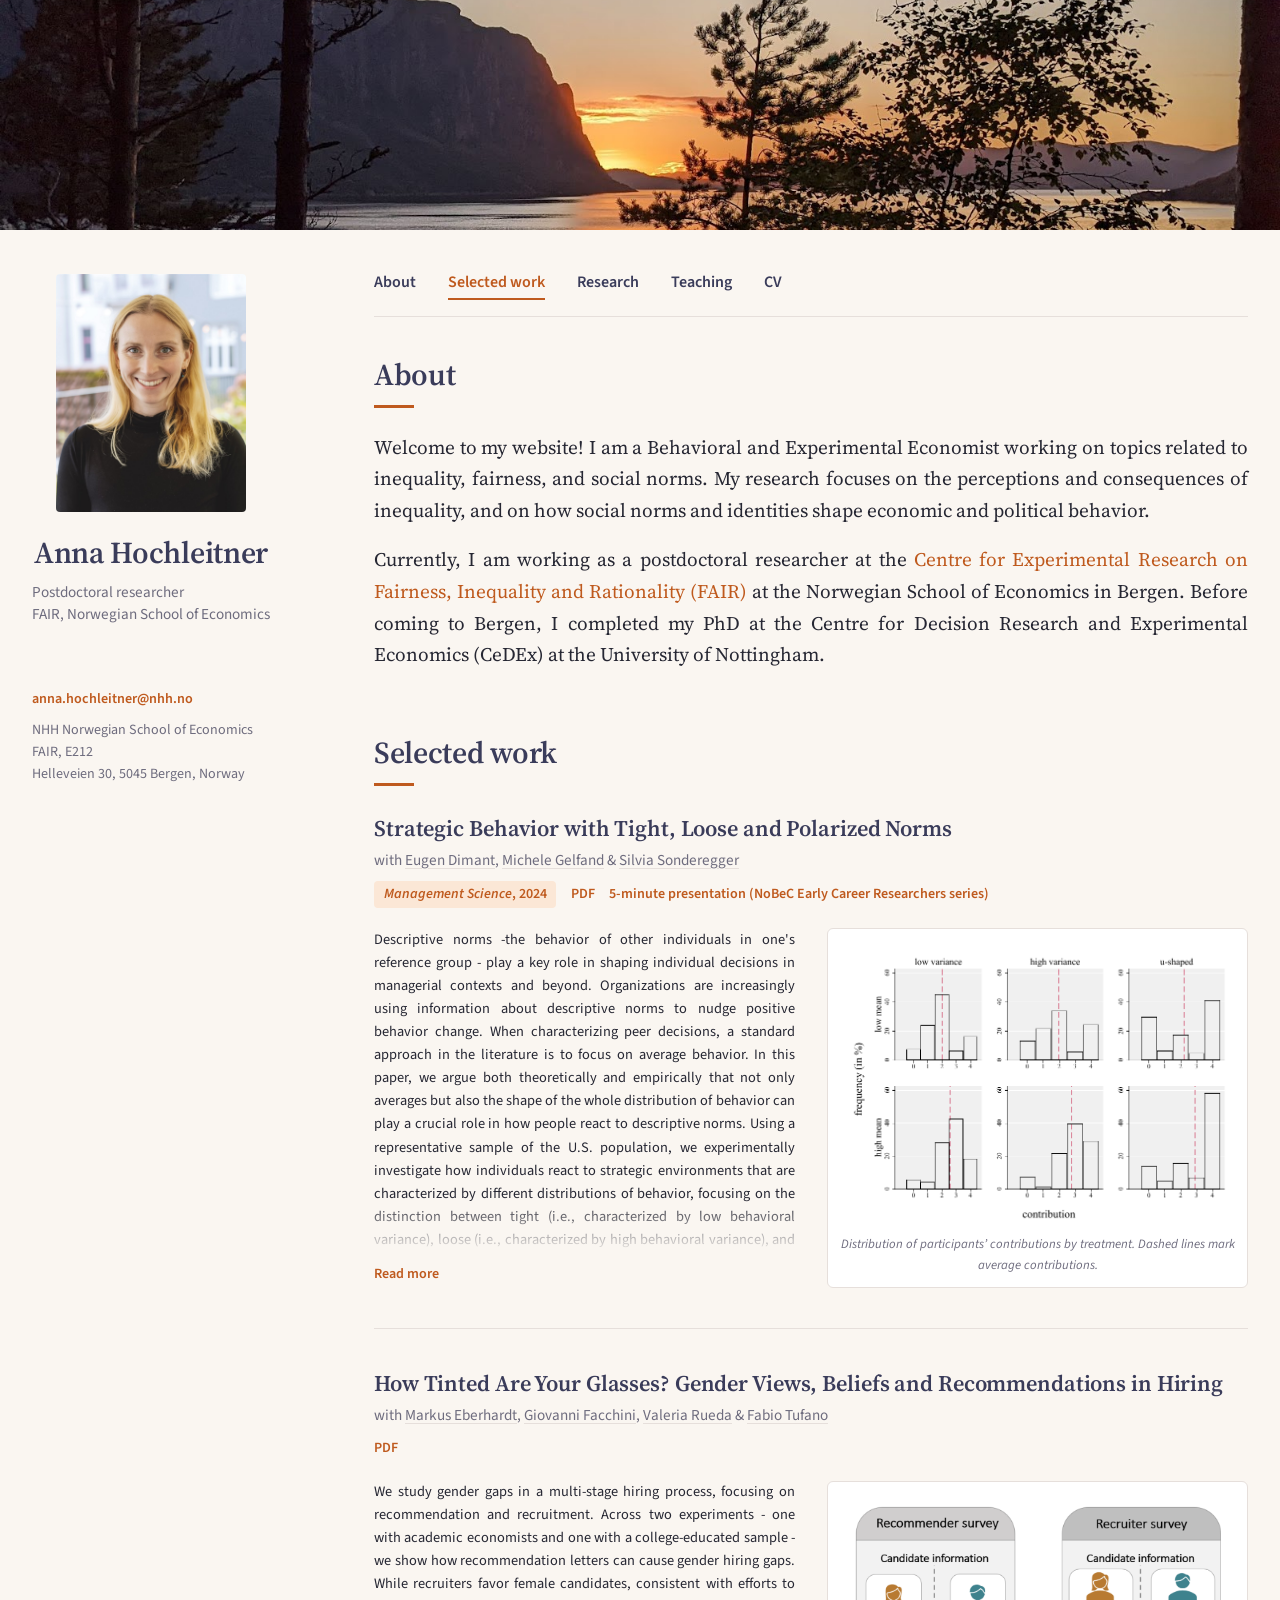
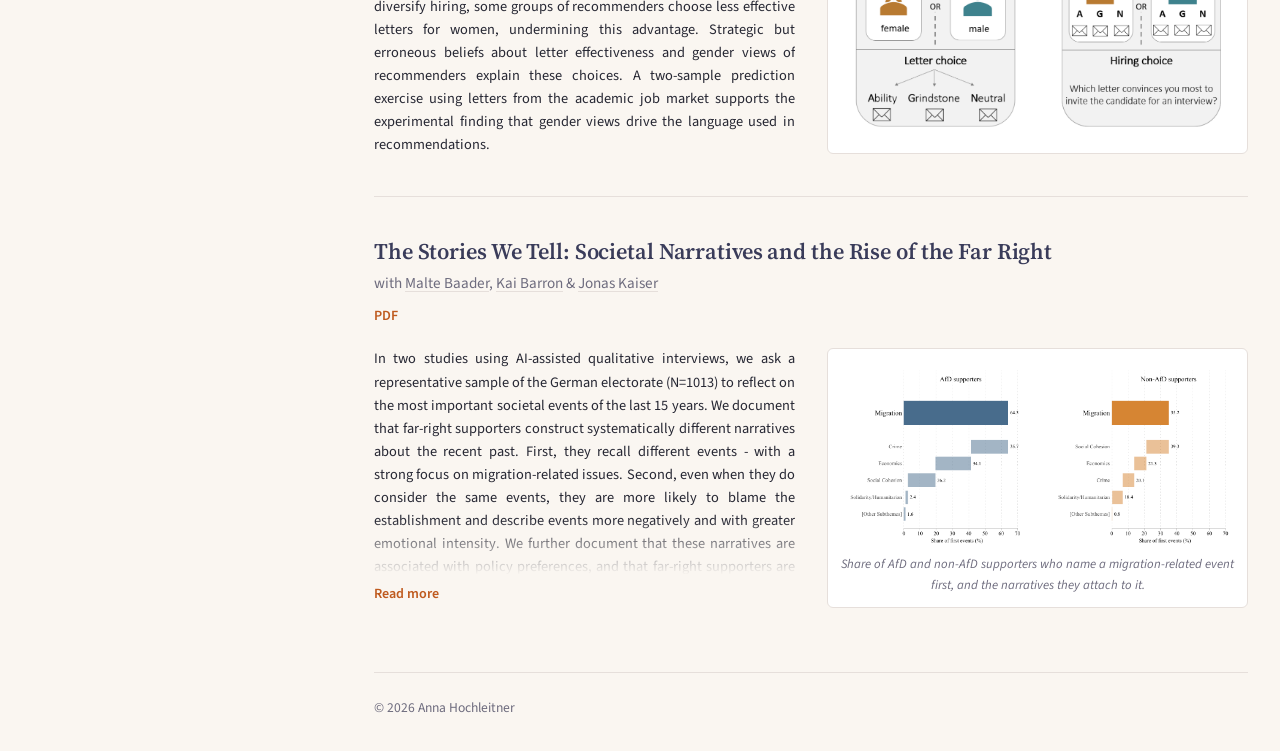
==== index.html @ 6cfc1461 "Move Research and Teaching to their own pages Split the research and teaching sections out of index." ====
<!doctype html>
<html lang="en">
<head>
  <meta charset="utf-8">
  <meta name="viewport" content="width=device-width, initial-scale=1">
  <title>Anna Hochleitner</title>
  <meta name="description" content="Anna Hochleitner: behavioral and experimental economist working on inequality, fairness and social norms. Postdoctoral researcher at FAIR, NHH Norwegian School of Economics.">
  <link rel="preconnect" href="https://fonts.googleapis.com">
  <link rel="preconnect" href="https://fonts.gstatic.com" crossorigin>
  <link href="https://fonts.googleapis.com/css2?family=Source+Sans+3:ital,wght@0,400;0,600;1,400&family=Source+Serif+4:ital,opsz,wght@0,8..60,400;0,8..60,600;1,8..60,400&display=swap" rel="stylesheet">
  <link rel="icon" href="favicon.svg" type="image/svg+xml">
  <link rel="stylesheet" href="style.css">
</head>
<body>
  <div class="banner" role="img" aria-label="Sunset over a fjord, seen through pine trees"></div>
  <div class="layout">
    <aside class="sidebar">
      <div class="identity">
      <img class="photo" src="photo.jpg" alt="Portrait of Anna Hochleitner" width="190" height="238">
      <h1>Anna Hochleitner</h1>
      <p class="role">Postdoctoral researcher<br>FAIR, Norwegian School of Economics</p>
      </div>

      <div class="contact">
        <p><a href="mailto:anna.hochleitner@nhh.no">anna.hochleitner@nhh.no</a></p>
        <p>NHH Norwegian School of Economics<br>FAIR, E212<br>Helleveien 30, 5045 Bergen, Norway</p>
      </div>
    </aside>

    <main>
      <nav class="tabs" aria-label="Sections">
        <a href="#about">About</a>
        <a href="#selected">Selected work</a>
        <a href="research.html">Research</a>
        <a href="teaching.html">Teaching</a>
        <a href="cv.html">CV</a>
      </nav>

      <section id="about" class="about">
        <h2>About</h2>
        <p>
          Welcome to my website! I am a Behavioral and Experimental Economist working on topics related to
          inequality, fairness, and social norms. My research focuses on the perceptions and consequences of
          inequality, and on how social norms and identities shape economic and political behavior.
        </p>
        <p>
          Currently, I am working as a postdoctoral researcher at the
          <a href="https://www.nhh.no/en/research-centres/fair/" target="_blank" rel="noopener">Centre for Experimental Research on Fairness, Inequality and Rationality (FAIR)</a>
          at the Norwegian School of Economics in Bergen. Before coming to Bergen, I completed my PhD at the
          Centre for Decision Research and Experimental Economics (CeDEx) at the University of Nottingham.
        </p>
      </section>

      <section id="selected">
        <h2>Selected work</h2>

        <article class="feature">
          <h3>Strategic Behavior with Tight, Loose and Polarized Norms</h3>
          <p class="authors">with <a class="co" href="https://eugendimant.github.io/" target="_blank" rel="noopener">Eugen Dimant</a>, <a class="co" href="https://www.michelegelfand.com/" target="_blank" rel="noopener">Michele Gelfand</a> &amp; <a class="co" href="https://sites.google.com/site/silviasonderegger/home" target="_blank" rel="noopener">Silvia Sonderegger</a></p>
          <p class="meta"><span class="tag"><em>Management Science</em>, 2024</span><a href="https://pubsonline.informs.org/doi/10.1287/mnsc.2023.01022" target="_blank" rel="noopener">PDF</a><a href="https://www.youtube.com/watch?v=rcL8uSWw6O0" target="_blank" rel="noopener">5-minute presentation (NoBeC Early Career Researchers series)</a></p>
          <div class="feature-body">
            <div class="abstract-wrap">
              <p class="abstract">Descriptive norms -the behavior of other individuals in one's reference group - play a key role in shaping individual decisions in managerial contexts and beyond. Organizations are increasingly using information about descriptive norms to nudge positive behavior change. When characterizing peer decisions, a standard approach in the literature is to focus on average behavior. In this paper, we argue both theoretically and empirically that not only averages but also the shape of the whole distribution of behavior can play a crucial role in how people react to descriptive norms. Using a representative sample of the U.S. population, we experimentally investigate how individuals react to strategic environments that are characterized by different distributions of behavior, focusing on the distinction between tight (i.e., characterized by low behavioral variance), loose (i.e., characterized by high behavioral variance), and polarized (i.e., characterized by u-shaped behavior) environments. We find that individuals indeed strongly respond to differences in the variance and shape of the descriptive norm they are facing: loose norms generate greater behavioral variance and polarization generates polarized responses. In polarized environments, most individuals prefer extreme actions - which expose them to considerable strategic risk - to intermediate actions that minimize such risk. Furthermore, in polarized and loose environments, personal traits and values play a larger role in determining actual behavior. These nuances of how individuals react to different types of descriptive norms have important implications for company culture, productivity, and organizational effectiveness alike.</p>
              <button type="button" class="more" hidden>Read more</button>
            </div>
            <figure>
              <a href="figures/norms.png" target="_blank" rel="noopener" title="Open figure at full size"><img src="figures/norms.png" alt="Six histograms of participants' contributions by treatment: low- and high-mean versions of low-variance, high-variance and u-shaped norms; contributions are most polarized under u-shaped norms."></a>
              <figcaption>Distribution of participants’ contributions by treatment. Dashed lines mark average contributions.</figcaption>
            </figure>
          </div>
        </article>

        <article class="feature">
          <h3>How Tinted Are Your Glasses? Gender Views, Beliefs and Recommendations in Hiring</h3>
          <p class="authors">with <a class="co" href="https://sites.google.com/site/medevecon" target="_blank" rel="noopener">Markus Eberhardt</a>, <a class="co" href="https://giovannifacchini.wixsite.com/scientist-site" target="_blank" rel="noopener">Giovanni Facchini</a>, <a class="co" href="https://www.valeriarueda.org" target="_blank" rel="noopener">Valeria Rueda</a> &amp; <a class="co" href="https://www.fabiotufano.com/" target="_blank" rel="noopener">Fabio Tufano</a></p>
          <p class="meta"><a href="https://drive.google.com/file/d/15DV5zamfEaBUXwYd7ssW2-s-cbUHW7j2/view?usp=sharing" target="_blank" rel="noopener">PDF</a></p>
          <div class="feature-body">
            <div class="abstract-wrap">
              <p class="abstract">We study gender gaps in a multi-stage hiring process, focusing on recommendation and recruitment. Across two experiments - one with academic economists and one with a college-educated sample - we show how recommendation letters can cause gender hiring gaps. While recruiters favor female candidates, consistent with efforts to diversify hiring, some groups of recommenders choose less effective letters for women, undermining this advantage. Strategic but erroneous beliefs about letter effectiveness and gender views of recommenders explain these choices. A two-sample prediction exercise using letters from the academic job market supports the experimental finding that gender views drive the language used in recommendations.</p>
              <button type="button" class="more" hidden>Read more</button>
            </div>
            <figure>
              <a href="figures/tinted-glasses.png" target="_blank" rel="noopener" title="Open figure at full size"><img src="figures/tinted-glasses.png" alt="Diagram of the survey structure. Recommender survey: participants see one female or male candidate and choose an ability, grindstone or neutral letter. Recruiter survey: participants see a candidate with all three letters and choose which letter convinces them most to invite the candidate for an interview."></a>
            </figure>
          </div>
        </article>

        <article class="feature">
          <h3>The Stories We Tell: Societal Narratives and the Rise of the Far Right</h3>
          <p class="authors">with <a class="co" href="https://www.maltebaader.com/" target="_blank" rel="noopener">Malte Baader</a>, <a class="co" href="https://sites.google.com/site/kaibarron/" target="_blank" rel="noopener">Kai Barron</a> &amp; <a class="co" href="https://jonaspkaiser.github.io/" target="_blank" rel="noopener">Jonas Kaiser</a></p>
          <p class="meta"><a href="https://papers.ssrn.com/sol3/papers.cfm?abstract_id=7496740" target="_blank" rel="noopener">PDF</a></p>
          <div class="feature-body">
            <div class="abstract-wrap">
              <p class="abstract">In two studies using AI-assisted qualitative interviews, we ask a representative sample of the German electorate (N=1013) to reflect on the most important societal events of the last 15 years. We document that far-right supporters construct systematically different narratives about the recent past. First, they recall different events - with a strong focus on migration-related issues. Second, even when they do consider the same events, they are more likely to blame the establishment and describe events more negatively and with greater emotional intensity. We further document that these narratives are associated with policy preferences, and that far-right supporters are more inclined than supporters of other parties to prioritize cultural over economic issues. Together, our findings reveal that partisan divides extend to how citizens remember and interpret shared national experiences.</p>
              <button type="button" class="more" hidden>Read more</button>
            </div>
            <figure>
              <a href="figures/stories-we-tell.png" target="_blank" rel="noopener" title="Open figure at full size"><img src="figures/stories-we-tell.png" alt="Bar chart: 64.3% of AfD supporters name a migration-related event first, versus 35.2% of non-AfD supporters, with crime and economics as the leading narratives among AfD supporters."></a>
              <figcaption>Share of AfD and non-AfD supporters who name a migration-related event first, and the narratives they attach to it.</figcaption>
            </figure>
          </div>
        </article>
      </section>

      <footer>© 2026 Anna Hochleitner</footer>
    </main>
  </div>

  <script>
    // Highlight the sidebar link of the section currently in view
    (function () {
      var links = document.querySelectorAll('.tabs a[href^="#"]');
      if (!("IntersectionObserver" in window)) return;
      var io = new IntersectionObserver(function (entries) {
        entries.forEach(function (e) {
          if (!e.isIntersecting) return;
          links.forEach(function (a) { a.classList.toggle("active", a.getAttribute("href") === "#" + e.target.id); });
        });
      }, { rootMargin: "-20% 0px -70% 0px" });
      document.querySelectorAll("main section[id]").forEach(function (s) { io.observe(s); });
    })();
    // Selected work: keep each abstract no taller than its figure, with a "Read more" toggle
    (function () {
      var bodies = document.querySelectorAll(".feature-body");
      function fit(body) {
        var wrap = body.querySelector(".abstract-wrap"), abs = wrap.querySelector(".abstract");
        var btn = wrap.querySelector(".more"), fig = body.querySelector("figure");
        if (wrap.classList.contains("expanded")) return;
        abs.style.maxHeight = "";
        wrap.classList.remove("clamped");
        btn.hidden = true;
        var sideBySide = getComputedStyle(body).gridTemplateColumns.split(" ").length > 1;
        var limit = sideBySide ? fig.offsetHeight : 0;
        if (limit && abs.scrollHeight > limit + 8) {
          btn.hidden = false;
          abs.style.maxHeight = Math.max(120, limit - btn.offsetHeight - 10) + "px";
          wrap.classList.add("clamped");
        }
      }
      function fitAll() { bodies.forEach(fit); }
      bodies.forEach(function (body) {
        var wrap = body.querySelector(".abstract-wrap"), btn = wrap.querySelector(".more");
        btn.addEventListener("click", function () {
          var open = wrap.classList.toggle("expanded");
          btn.textContent = open ? "Show less" : "Read more";
          if (open) { wrap.classList.remove("clamped"); wrap.querySelector(".abstract").style.maxHeight = ""; }
          else fit(body);
        });
        var img = body.querySelector("img");
        if (img && !img.complete) img.addEventListener("load", function () { fit(body); });
      });
      window.addEventListener("resize", fitAll);
      window.addEventListener("load", fitAll);
      if (document.fonts && document.fonts.ready) document.fonts.ready.then(fitAll);
      fitAll();
    })();
  </script>
</body>
</html>
---- style.css ----
:root {
  --bg: #faf6f1;
  --surface: #ffffff;
  --text: #262733;
  --muted: #6e6c7e;
  --border: #e6dfdb;
  --accent: #bf5a1e;
  --heading: #3a3c5a;
  --accent-soft: #fbe7d6;
  --serif: "Source Serif 4", Georgia, "Times New Roman", serif;
  --sans: "Source Sans 3", system-ui, sans-serif;
}
@media (prefers-color-scheme: dark) {
  :root {
    --bg: #16171f;
    --surface: #1f212c;
    --text: #ece8e3;
    --muted: #a3a1b5;
    --border: #313447;
    --accent: #f2a35e;
    --heading: #d9d6ee;
    --accent-soft: #3b2c22;
  }
}

* { box-sizing: border-box; margin: 0; padding: 0; }
html { scroll-behavior: smooth; }
body {
  font-family: var(--sans);
  font-size: 18px;
  line-height: 1.6;
  background: var(--bg);
  color: var(--text);
}
a { color: var(--accent); text-decoration: none; }
a:hover { text-decoration: underline; text-underline-offset: 3px; }

/* Two-column layout: sidebar + content */
.layout {
  max-width: 1120px; margin: 0 auto; padding: 0 2rem;
  display: grid; grid-template-columns: 270px minmax(0, 1fr); gap: 4.5rem;
}

/* Sidebar */
.sidebar {
  position: sticky; top: 0; align-self: start;
  height: 100vh; padding: 3.5rem 0 2rem;
  display: flex; flex-direction: column;
}
.photo {
  width: 170px; height: 170px; border-radius: 50%;
  object-fit: cover; object-position: center 22%;
  border: 4px solid var(--surface); box-shadow: 0 0 0 1px var(--border);
}
.sidebar h1 {
  font-family: var(--serif); font-size: 1.9rem; font-weight: 600; line-height: 1.15;
  letter-spacing: -0.01em; margin-top: 1.5rem;
}
.role { color: var(--muted); font-size: 0.95rem; line-height: 1.45; margin-top: 0.6rem; }
.sidebar nav { display: flex; flex-direction: column; gap: 0.15rem; margin-top: 2.25rem; }
.sidebar nav a {
  color: var(--text); font-size: 1rem; padding: 0.3rem 0 0.3rem 0.9rem;
  border-left: 2px solid var(--border); transition: border-color 0.15s, color 0.15s;
}
.sidebar nav a:hover, .sidebar nav a.active { color: var(--accent); border-left-color: var(--accent); text-decoration: none; }
.contact { margin-top: auto; padding-top: 2rem; font-size: 0.88rem; color: var(--muted); line-height: 1.55; }
.contact a { font-weight: 600; }
.contact p + p { margin-top: 0.6rem; }

/* Content */
main { padding: 3.5rem 0 2rem; min-width: 0; }
section { padding-bottom: 4rem; scroll-margin-top: 2rem; }
h2 {
  font-family: var(--serif); font-size: 1.9rem; font-weight: 600; letter-spacing: -0.01em; line-height: 1.2;
  margin-bottom: 1.5rem;
}
h2::after { content: ""; display: block; width: 2.5rem; height: 3px; background: var(--accent); margin-top: 0.7rem; }

.about p { font-family: var(--serif); font-size: 1.2rem; line-height: 1.65; }
.about p + p { margin-top: 1.1rem; }

/* Group labels: Publications / Working papers / Work in progress */
h3 {
  display: flex; align-items: baseline; gap: 0.6rem;
  font-size: 0.8rem; font-weight: 600; text-transform: uppercase; letter-spacing: 0.14em;
  color: var(--accent); margin: 2.75rem 0 0.25rem;
}
h2 + h3 { margin-top: 0; }
h3 .count { color: var(--muted); font-weight: 400; letter-spacing: 0; }

/* Papers */
.papers { list-style: none; }
.paper { padding: 1.35rem 0; border-bottom: 1px solid var(--border); }
.paper:last-child { border-bottom: none; }
.paper h4 { font-family: var(--serif); font-size: 1.2rem; font-weight: 600; line-height: 1.35; }
.paper .authors { color: var(--muted); font-size: 0.95rem; margin-top: 0.2rem; }
.paper .meta { display: flex; flex-wrap: wrap; align-items: center; gap: 0.4rem 0.9rem; margin-top: 0.6rem; font-size: 0.88rem; }
.tag {
  background: var(--accent-soft); color: var(--accent);
  padding: 0.12rem 0.6rem; border-radius: 4px; font-weight: 600;
}
.tag.plain { background: transparent; color: var(--muted); padding-left: 0; font-weight: 400; font-style: italic; }
.paper .meta a { font-weight: 600; }

/* Abstract toggle */
.paper details { margin-top: 0.6rem; }
.paper summary {
  display: inline-flex; align-items: center; gap: 0.4rem;
  font-size: 0.88rem; font-weight: 600; color: var(--muted);
  cursor: pointer; list-style: none; user-select: none;
}
.paper summary::-webkit-details-marker { display: none; }
.paper summary::before {
  content: "+"; display: inline-grid; place-items: center;
  width: 1.1rem; height: 1.1rem; border: 1px solid var(--border); border-radius: 50%;
  font-size: 0.85rem; line-height: 1; background: var(--surface);
}
.paper details[open] summary::before { content: "–"; }
.paper summary:hover { color: var(--accent); }
.paper details p {
  margin-top: 0.75rem; padding: 1rem 1.25rem;
  background: var(--surface); border: 1px solid var(--border); border-radius: 6px;
  font-size: 0.95rem; line-height: 1.65;
}

/* Teaching */
.scale { color: var(--muted); font-size: 0.88rem; font-style: italic; margin-bottom: 0.25rem; }
.courses { list-style: none; }
.courses li {
  display: grid; grid-template-columns: minmax(0, 1fr) auto; gap: 0.15rem 1rem; align-items: baseline;
  padding: 0.8rem 0; border-bottom: 1px solid var(--border);
}
.courses li:last-child { border-bottom: none; }
.courses .name { font-family: var(--serif); font-size: 1.08rem; font-weight: 600; }
.courses .detail { grid-column: 1; color: var(--muted); font-size: 0.9rem; }
.courses .score { grid-column: 2; grid-row: 1; font-size: 0.88rem; font-weight: 600; color: var(--accent); white-space: nowrap; }
.courses .score.none { color: var(--muted); font-weight: 400; font-style: italic; }

footer { border-top: 1px solid var(--border); padding: 1.5rem 0 0; color: var(--muted); font-size: 0.85rem; }

/* Narrow screens: sidebar becomes a header */
@media (max-width: 860px) {
  .layout { grid-template-columns: 1fr; gap: 0; padding: 0 1.25rem; }
  .sidebar {
    position: static; height: auto; padding: 2.5rem 0 2rem; align-items: center; text-align: center;
    border-bottom: 1px solid var(--border);
  }
  .sidebar nav { flex-direction: row; flex-wrap: wrap; justify-content: center; gap: 0.25rem 1.25rem; margin-top: 1.5rem; }
  .sidebar nav a { border-left: 0; padding: 0.2rem 0; }
  .contact { margin-top: 1.5rem; padding-top: 0; }
  main { padding-top: 2.5rem; }
  section { padding-bottom: 3rem; }
  .about p { font-size: 1.1rem; }
}

/* Photo: plain rectangle, centred above the name */
.identity { display: flex; flex-direction: column; align-items: center; text-align: center; width: fit-content; }
.photo {
  width: 190px; height: 238px; border-radius: 4px;
  border: 0; box-shadow: none; object-position: center 15%;
}

/* Banner across the top (the fjord sunset from the original site) */
.banner {
  height: clamp(130px, 21vw, 230px);
  background: #262733 url("banner.jpg") center 42% / cover no-repeat;
}

/* Role line left-aligned under the centred photo and name */
.identity .role { align-self: flex-start; text-align: left; }
@media (max-width: 860px) {
  .identity .role { align-self: center; text-align: center; }
}

/* Headings in the dusk blue of the banner's mountains and sky */
.sidebar h1, h2, .paper h4, .courses .name { color: var(--heading); }

/* Section links: a row at the top of the content column, visible on load and sticky while scrolling */
.tabs {
  position: sticky; top: 0; z-index: 5;
  display: flex; flex-wrap: wrap; gap: 0.25rem 2rem;
  padding: 1rem 0; margin-bottom: 2.5rem;
  background: color-mix(in srgb, var(--bg) 92%, transparent);
  backdrop-filter: blur(8px);
  border-bottom: 1px solid var(--border);
}
.tabs a {
  color: var(--heading); font-weight: 600; font-size: 1rem;
  padding-bottom: 0.15rem; border-bottom: 2px solid transparent;
  transition: color 0.15s, border-color 0.15s;
}
.tabs a:hover, .tabs a.active { color: var(--accent); border-bottom-color: var(--accent); text-decoration: none; }
main { padding-top: 1.5rem; }
section { scroll-margin-top: 5rem; }
.sidebar { padding-top: 2.75rem; }
.contact { margin-top: 2rem; }
@media (max-width: 860px) {
  .tabs { justify-content: center; margin-bottom: 2rem; }
  main { padding-top: 0; }
}

/* Selected work: one figure + abstract per paper */
.feature { padding: 0.25rem 0 2.5rem; }
.feature + .feature { border-top: 1px solid var(--border); padding-top: 2.5rem; }
.feature:last-child { padding-bottom: 0; }
.feature h3 {
  display: block; font-family: var(--serif); font-size: 1.4rem; font-weight: 600; line-height: 1.3;
  text-transform: none; letter-spacing: -0.005em; color: var(--heading); margin: 0;
}
.feature .authors { color: var(--muted); font-size: 0.95rem; margin-top: 0.3rem; }
.feature .meta { display: flex; flex-wrap: wrap; align-items: center; gap: 0.4rem 0.9rem; margin-top: 0.6rem; font-size: 0.88rem; }
.feature .meta a { font-weight: 600; }
.feature figure {
  margin: 1.5rem 0 1.25rem; padding: 1rem;
  background: #fff; border: 1px solid var(--border); border-radius: 6px;
}
.feature figure img { display: block; width: 100%; height: auto; }
.feature figcaption { font-size: 0.85rem; color: #6e6c7e; margin-top: 0.75rem; text-align: center; font-style: italic; }
.feature .abstract { font-size: 1rem; line-height: 1.65; }

/* Selected work: abstract (left) and figure (right) side by side */
.layout { max-width: 1280px; }
.feature-body {
  display: grid; grid-template-columns: minmax(0, 1fr) minmax(0, 1fr); gap: 2rem;
  align-items: start; margin-top: 1.25rem;
}
.feature-body .abstract { font-size: 0.9rem; line-height: 1.6; }
.feature-body figure { margin: 0; padding: 0.75rem; }
.feature-body figure a { display: block; cursor: zoom-in; }
.feature-body figcaption { font-size: 0.8rem; margin-top: 0.6rem; }
@media (max-width: 1080px) {
  .feature-body { grid-template-columns: 1fr; gap: 1.25rem; }
  .feature-body figure { order: -1; }
}

/* Selected work: balance abstract and figure heights */
.feature-body { align-items: center; }
.feature-body figure img { width: auto; max-width: 100%; max-height: 360px; margin: 0 auto; }
.abstract-wrap .abstract { overflow: hidden; }
.abstract-wrap.clamped .abstract {
  -webkit-mask-image: linear-gradient(to bottom, #000 calc(100% - 3.5rem), transparent);
  mask-image: linear-gradient(to bottom, #000 calc(100% - 3.5rem), transparent);
}
.more {
  margin-top: 0.5rem; padding: 0; border: 0; background: none; cursor: pointer;
  font: inherit; font-size: 0.88rem; font-weight: 600; color: var(--accent);
}
.more:hover { text-decoration: underline; text-underline-offset: 3px; }

/* Coauthor links: quiet, underlined, accent on hover */
.authors a.co {
  color: inherit; text-decoration: underline; text-decoration-color: var(--border);
  text-decoration-thickness: 1px; text-underline-offset: 3px;
}
.authors a.co:hover { color: var(--accent); text-decoration-color: currentColor; }

/* Embedded CV */
.cv-actions { display: flex; flex-wrap: wrap; gap: 0.4rem 1.5rem; font-size: 0.95rem; font-weight: 600; margin-bottom: 1rem; }
.cv-viewer {
  display: block; width: 100%; height: min(85vh, 1100px); min-height: 520px;
  border: 1px solid var(--border); border-radius: 6px; background: var(--surface);
}
.cv-fallback { padding: 2rem; text-align: center; color: var(--muted); }
#cv { padding-bottom: 3rem; }

/* Justified body text (about, abstracts); hyphenation keeps word gaps even */
.about p, .abstract, .paper details p {
  text-align: justify; text-justify: inter-word;
  hyphens: auto; -webkit-hyphens: auto;
}
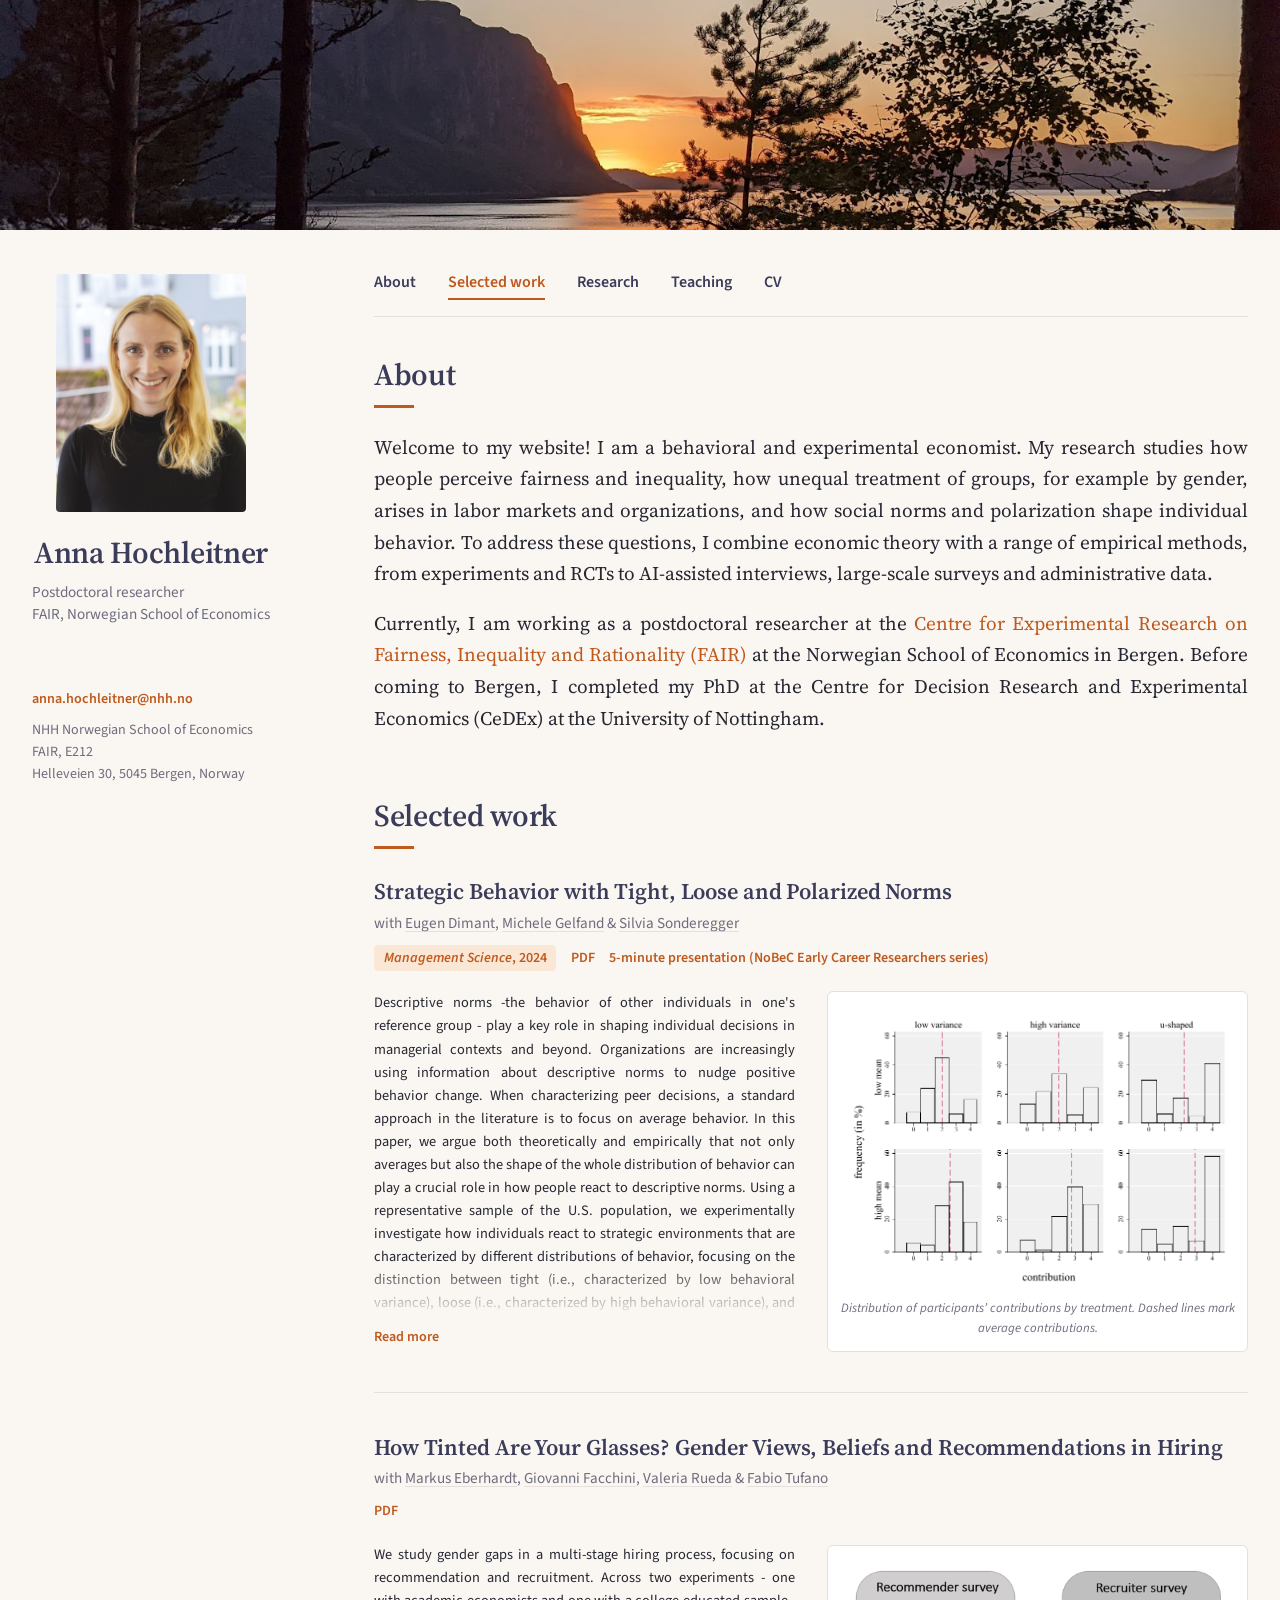
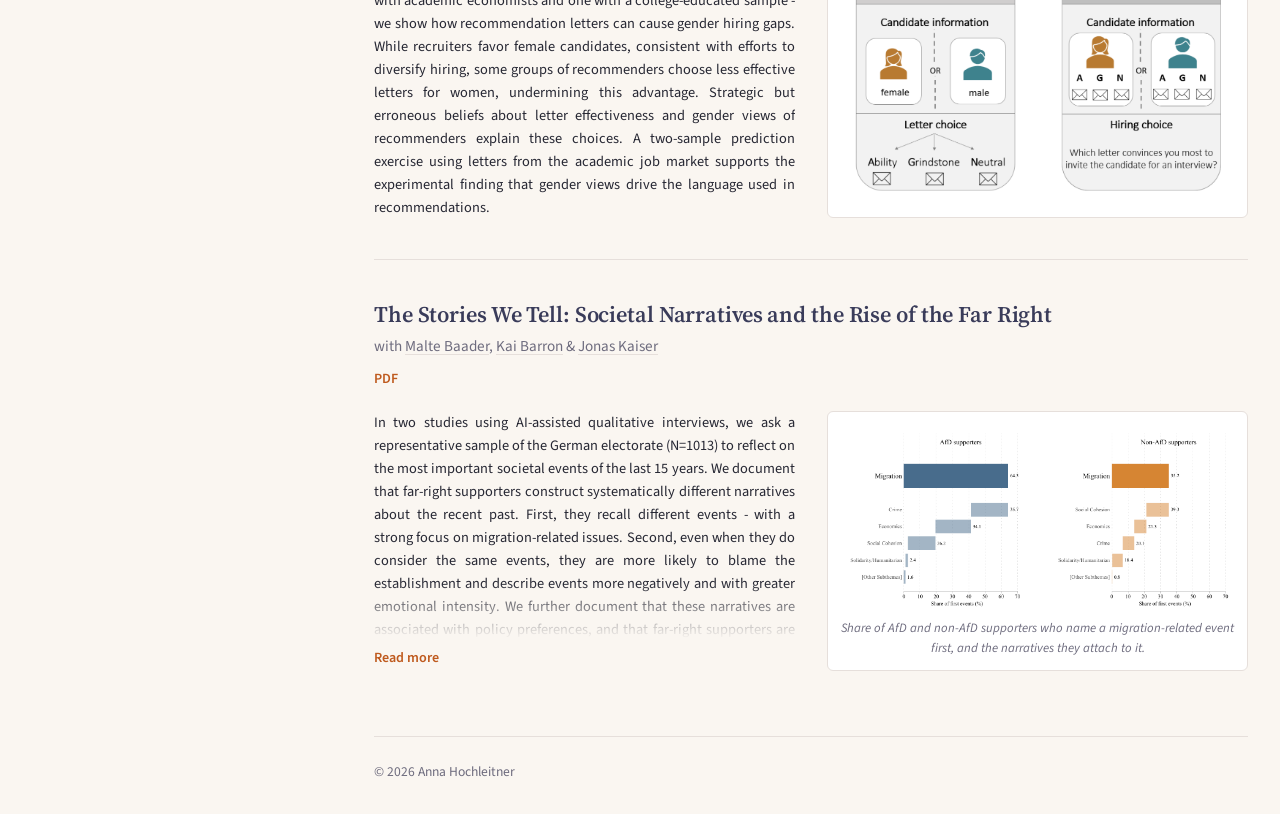
==== commit f019eae6: "Rewrite About paragraph to match application framing Co-Authored-By: Claude Fable 5.1 <noreply@anthr" ====
--- a/index.html
+++ b/index.html
@@ -39,9 +39,11 @@
       <section id="about" class="about">
         <h2>About</h2>
         <p>
-          Welcome to my website! I am a Behavioral and Experimental Economist working on topics related to
-          inequality, fairness, and social norms. My research focuses on the perceptions and consequences of
-          inequality, and on how social norms and identities shape economic and political behavior.
+          Welcome to my website! I am a behavioral and experimental economist. My research studies how people
+          perceive fairness and inequality, how unequal treatment of groups, for example by gender, arises in labor markets
+          and organizations, and how social norms and polarization shape individual behavior. To address these
+          questions, I combine economic theory with a range of empirical methods, from experiments and RCTs to
+          AI-assisted interviews, large-scale surveys and administrative data.
         </p>
         <p>
           Currently, I am working as a postdoctoral researcher at the
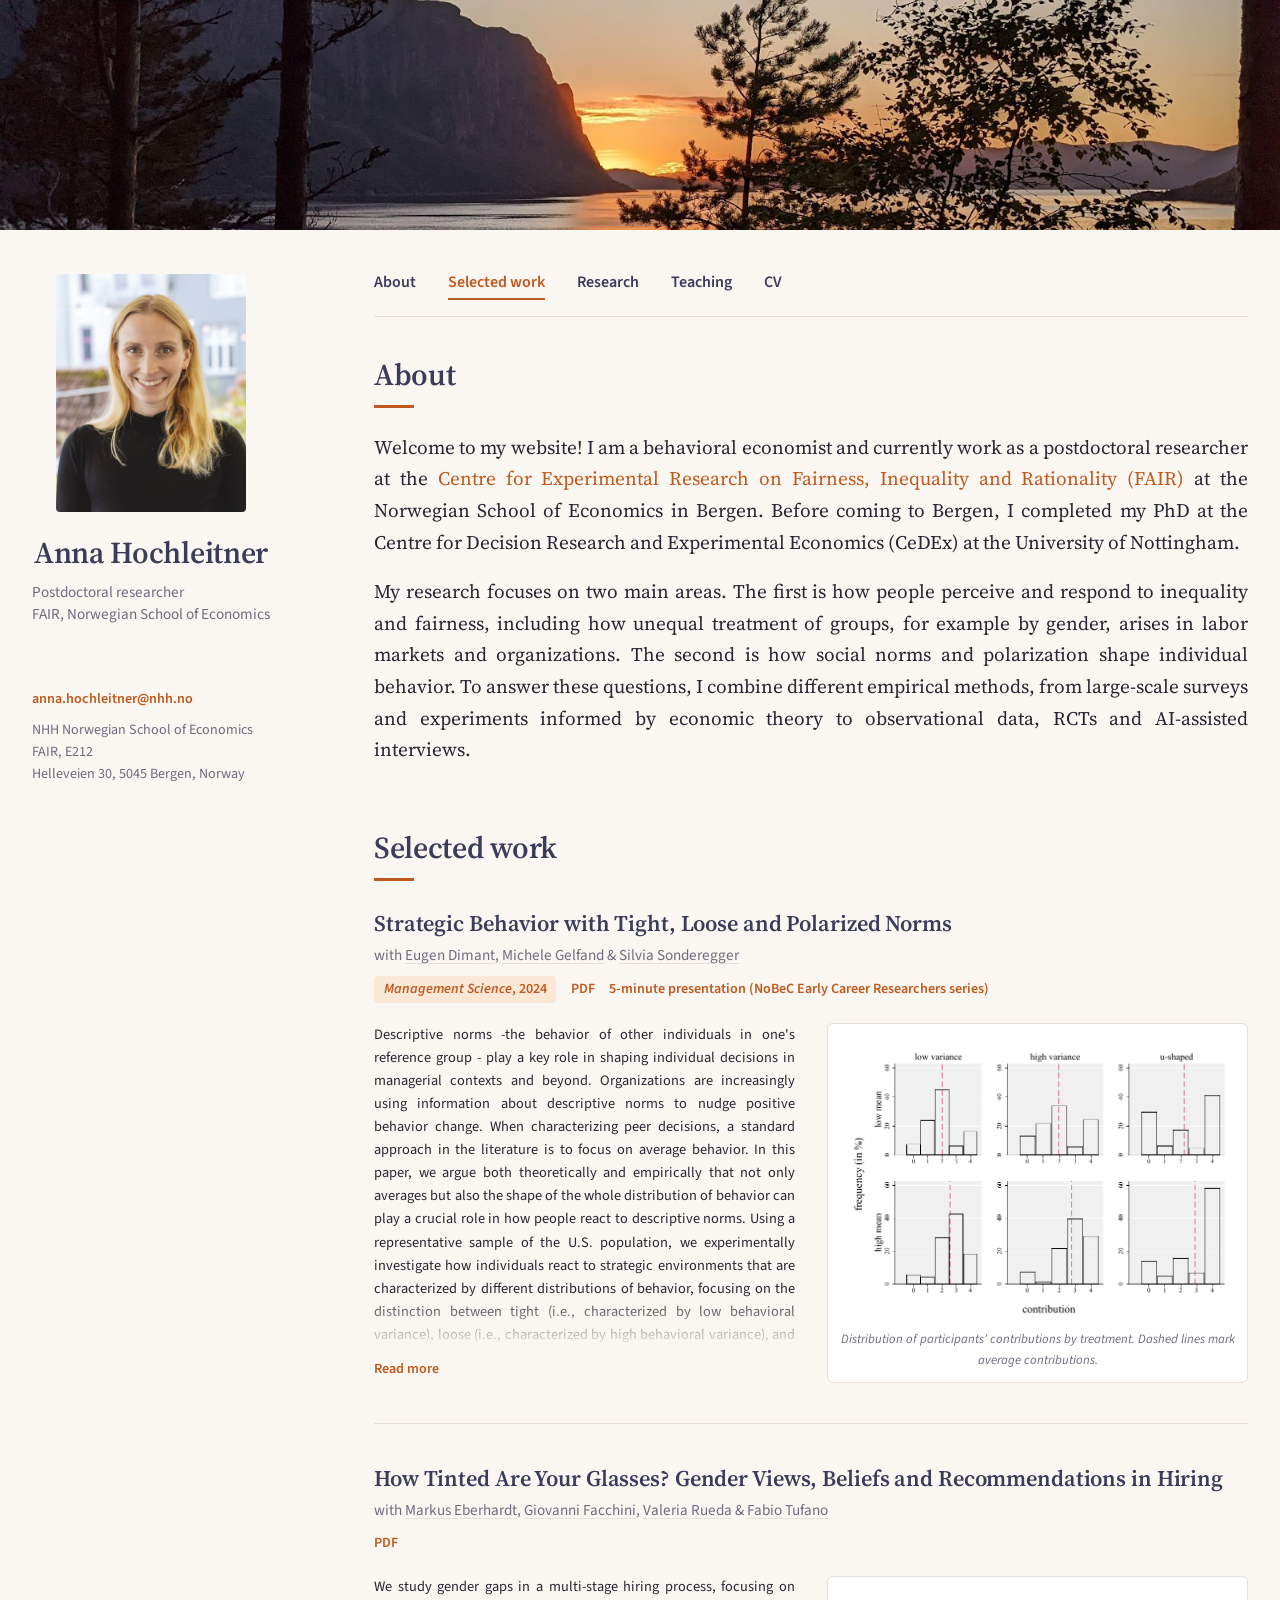
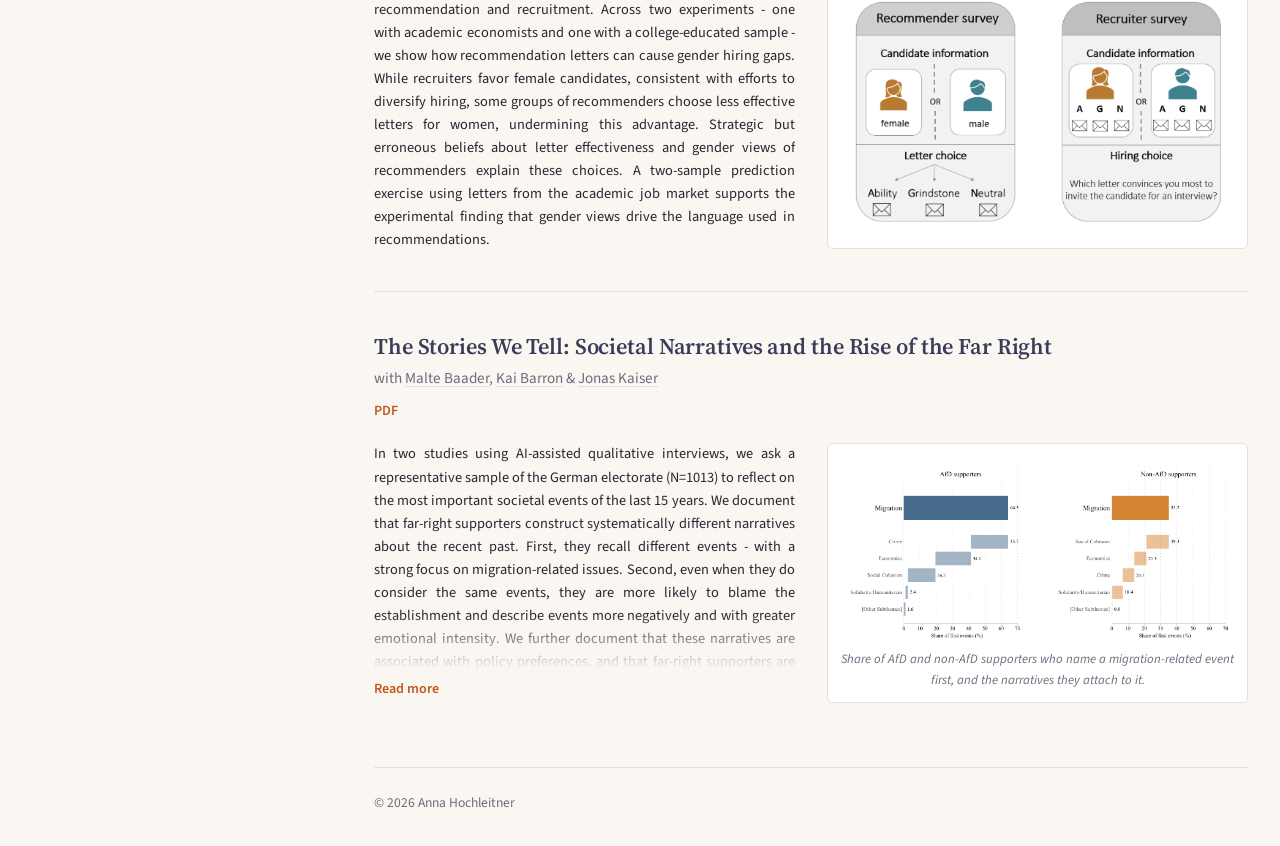
==== commit 3fdd92b1: "Rework About section: bio paragraph plus two research areas and methods Co-Authored-By: Claude Fable" ====
--- a/index.html
+++ b/index.html
@@ -39,17 +39,17 @@
       <section id="about" class="about">
         <h2>About</h2>
         <p>
-          Welcome to my website! I am a behavioral and experimental economist. My research studies how people
-          perceive fairness and inequality, how unequal treatment of groups, for example by gender, arises in labor markets
-          and organizations, and how social norms and polarization shape individual behavior. To address these
-          questions, I combine economic theory with a range of empirical methods, from experiments and RCTs to
-          AI-assisted interviews, large-scale surveys and administrative data.
-        </p>
-        <p>
-          Currently, I am working as a postdoctoral researcher at the
+          Welcome to my website! I am a behavioral economist and currently work as a postdoctoral researcher at the
           <a href="https://www.nhh.no/en/research-centres/fair/" target="_blank" rel="noopener">Centre for Experimental Research on Fairness, Inequality and Rationality (FAIR)</a>
           at the Norwegian School of Economics in Bergen. Before coming to Bergen, I completed my PhD at the
           Centre for Decision Research and Experimental Economics (CeDEx) at the University of Nottingham.
+        </p>
+        <p>
+          My research focuses on two main areas. The first is how people perceive and respond to inequality and
+          fairness, including how unequal treatment of groups, for example by gender, arises in labor markets and
+          organizations. The second is how social norms and polarization shape individual behavior. To answer
+          these questions, I combine different empirical methods, from large-scale surveys and experiments
+          informed by economic theory to observational data, RCTs and AI-assisted interviews.
         </p>
       </section>
 
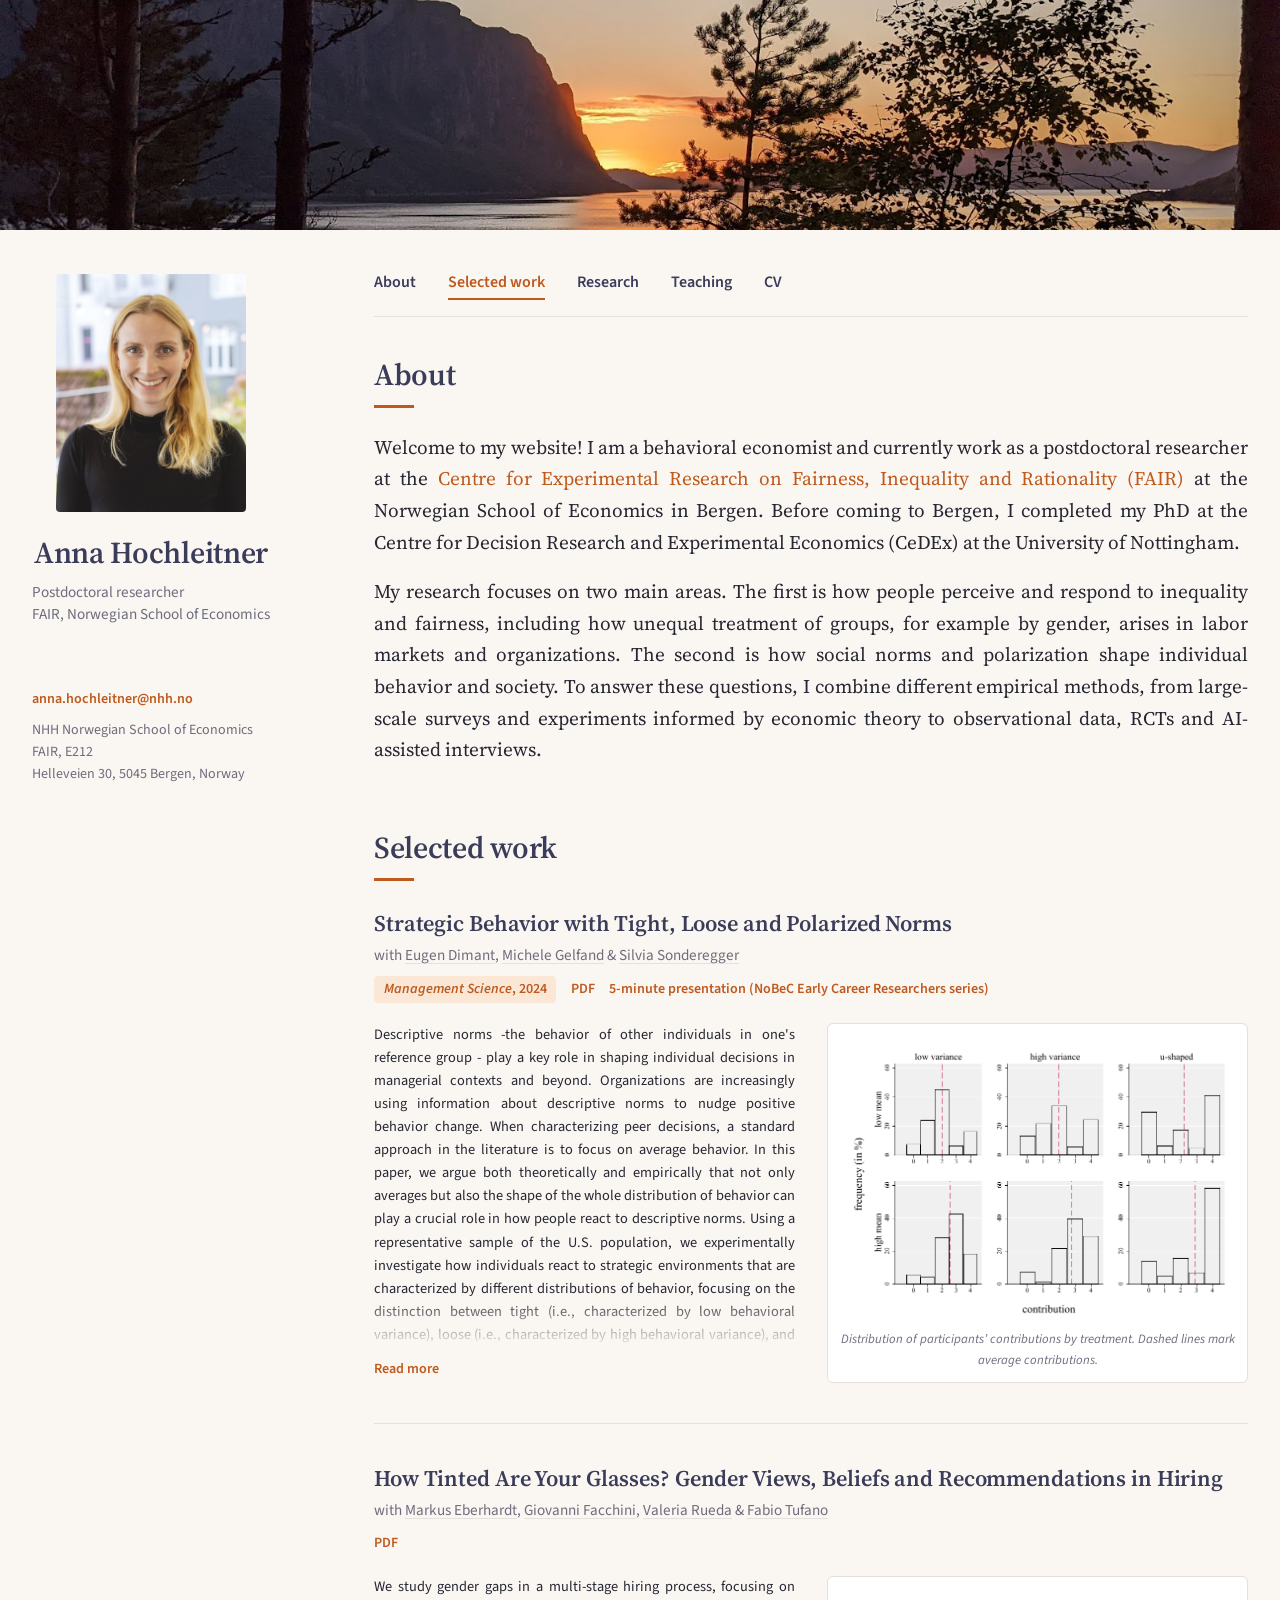
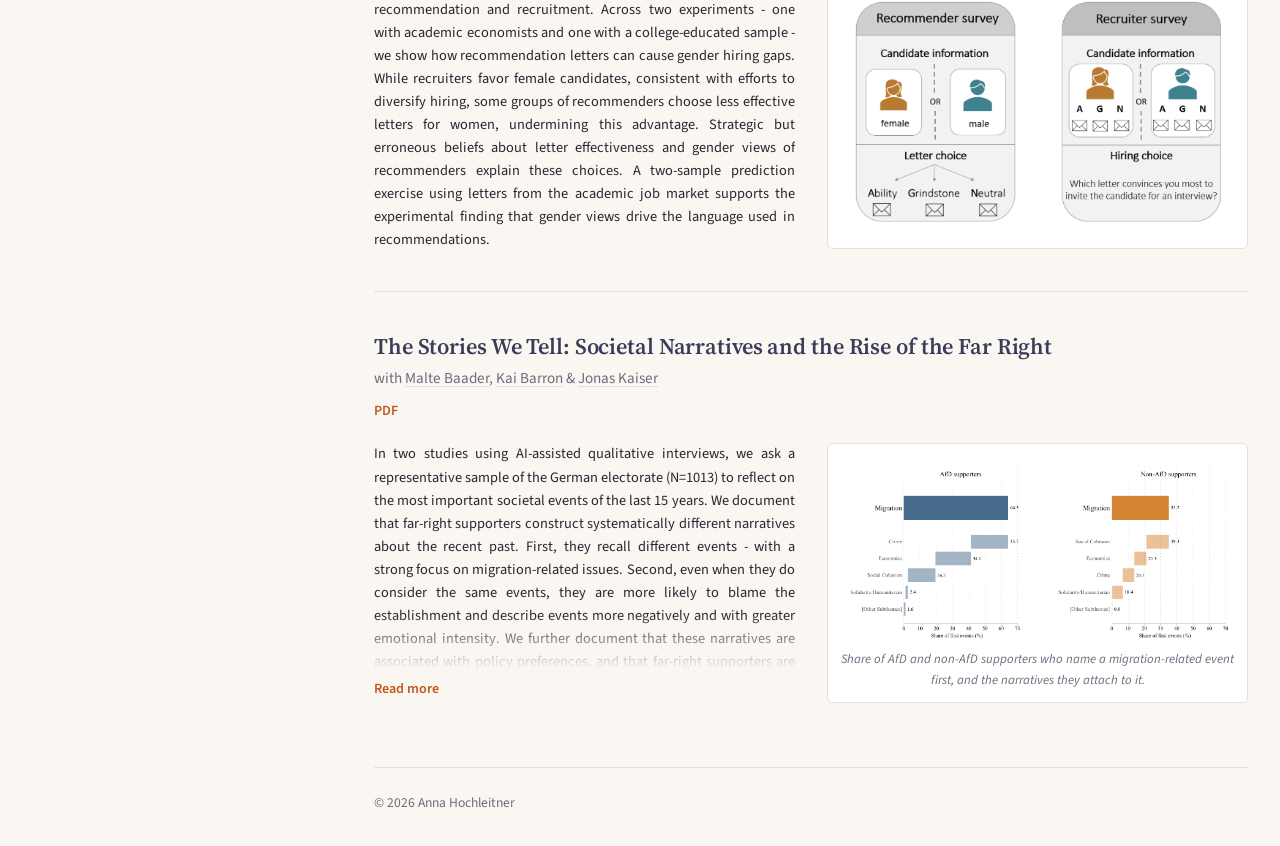
==== commit e762a0ad: "About: norms and polarization shape individual behavior and society Co-Authored-By: Claude Fable 5.1" ====
--- a/index.html
+++ b/index.html
@@ -47,9 +47,9 @@
         <p>
           My research focuses on two main areas. The first is how people perceive and respond to inequality and
           fairness, including how unequal treatment of groups, for example by gender, arises in labor markets and
-          organizations. The second is how social norms and polarization shape individual behavior. To answer
-          these questions, I combine different empirical methods, from large-scale surveys and experiments
-          informed by economic theory to observational data, RCTs and AI-assisted interviews.
+          organizations. The second is how social norms and polarization shape individual behavior and society. To
+          answer these questions, I combine different empirical methods, from large-scale surveys and
+          experiments informed by economic theory to observational data, RCTs and AI-assisted interviews.
         </p>
       </section>
 
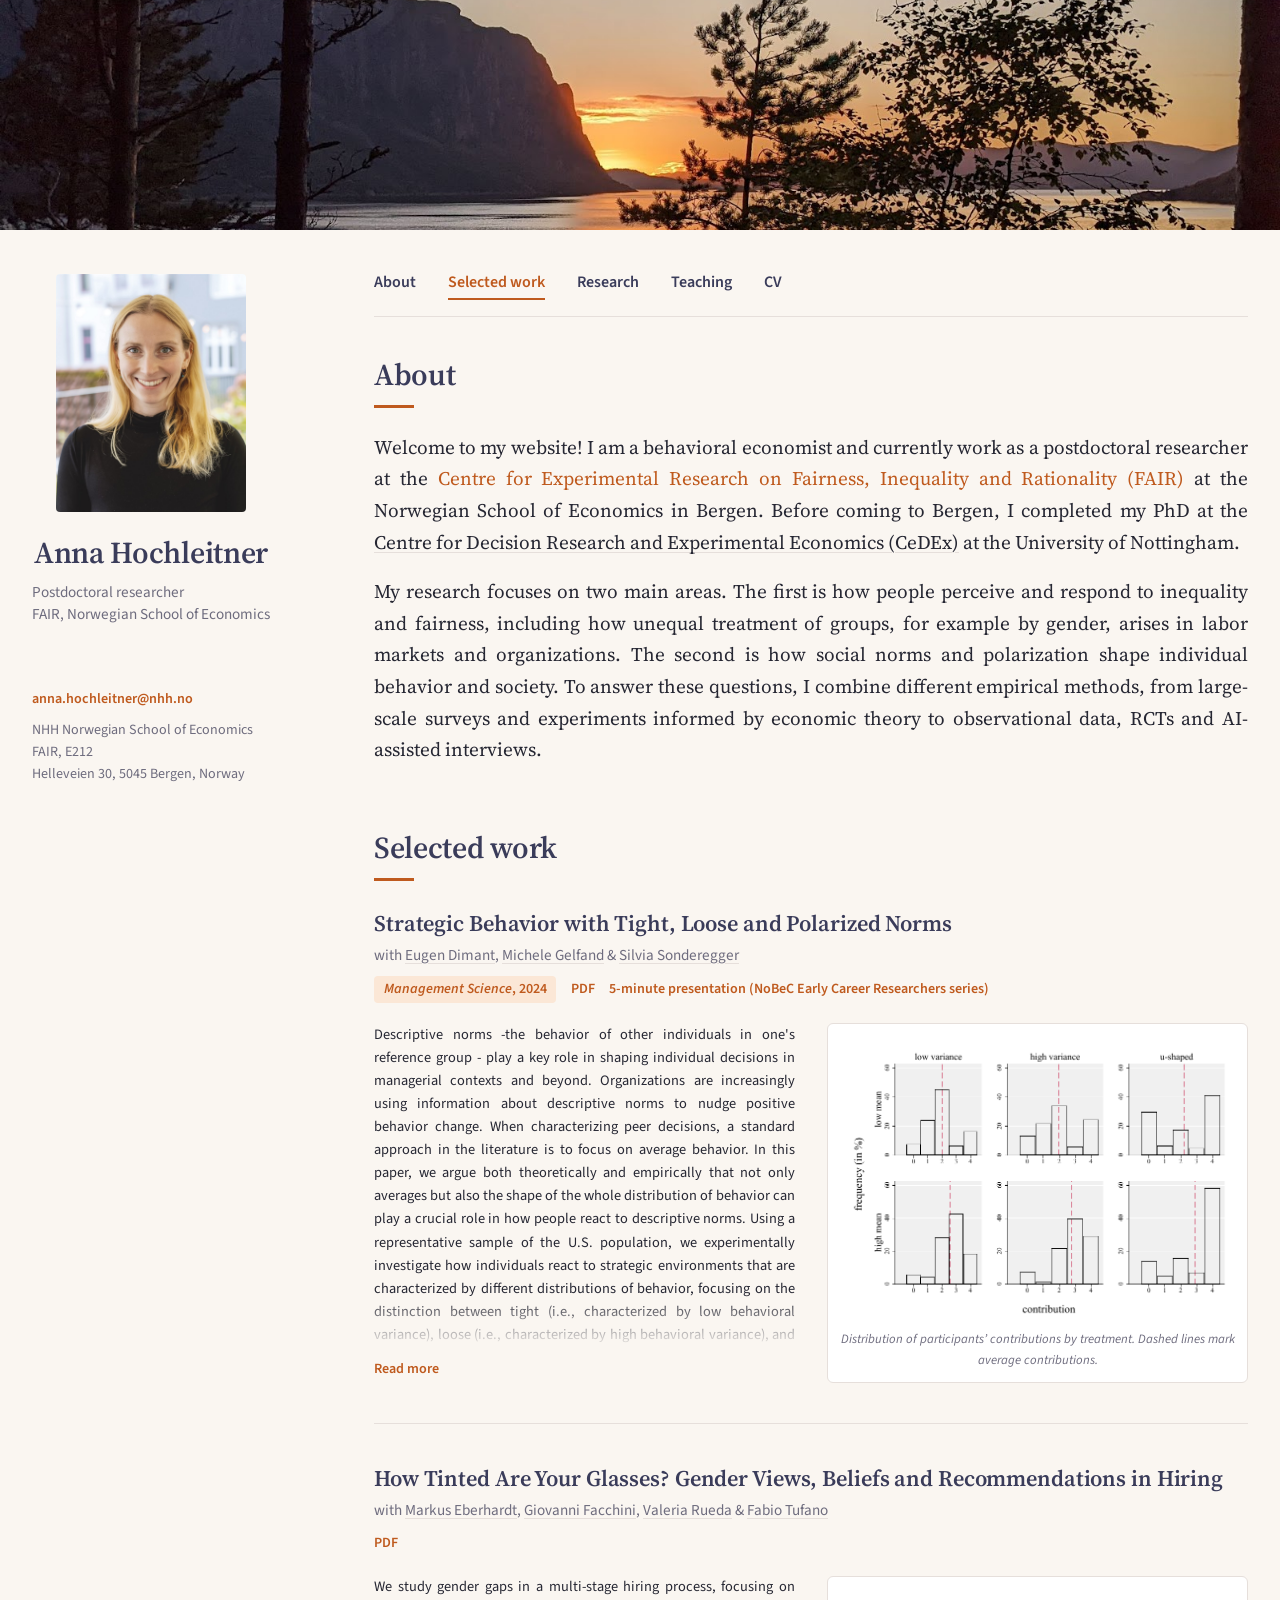
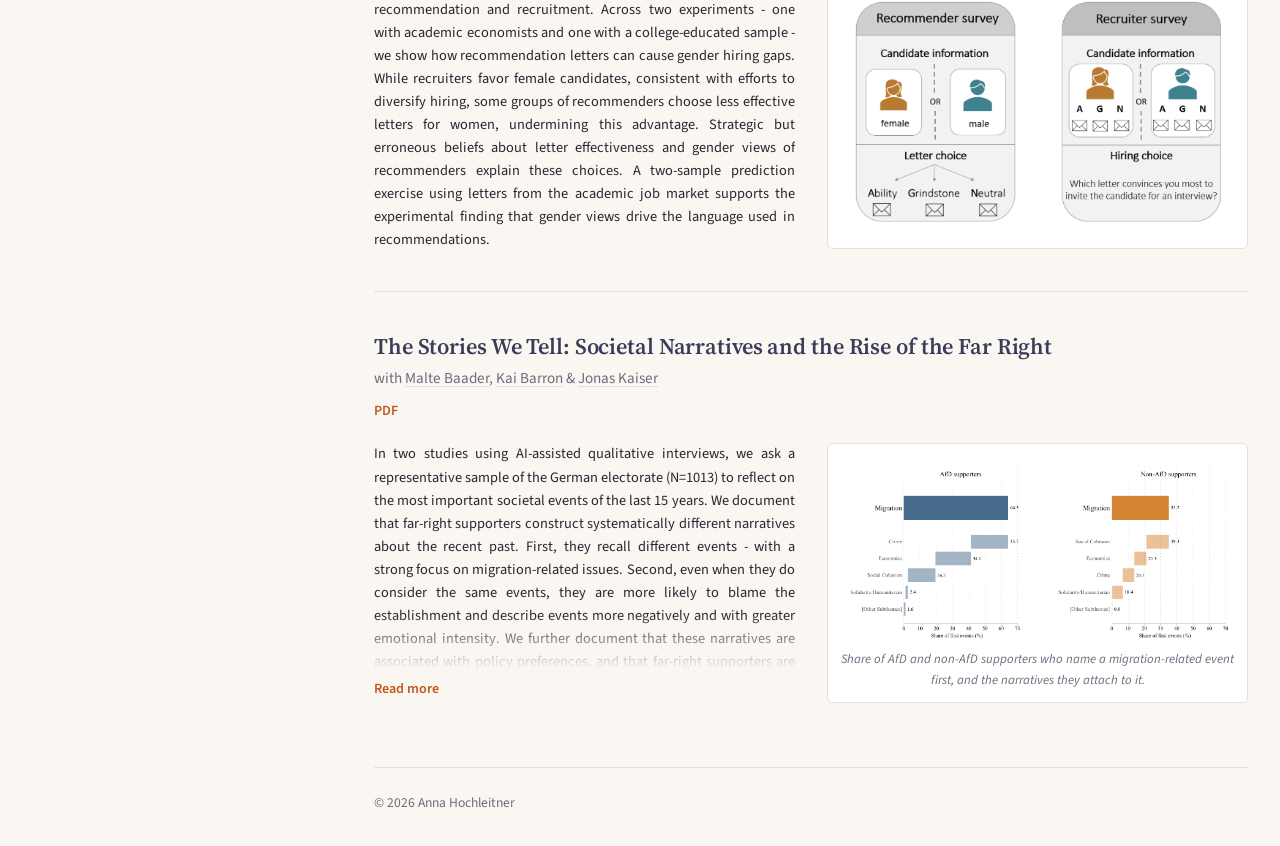
==== commit 2d56fe0d: "Link CeDEx in the About section with a quiet link style Co-Authored-By: Claude Fable 5.1 <noreply@an" ====
--- a/index.html
+++ b/index.html
@@ -42,7 +42,8 @@
           Welcome to my website! I am a behavioral economist and currently work as a postdoctoral researcher at the
           <a href="https://www.nhh.no/en/research-centres/fair/" target="_blank" rel="noopener">Centre for Experimental Research on Fairness, Inequality and Rationality (FAIR)</a>
           at the Norwegian School of Economics in Bergen. Before coming to Bergen, I completed my PhD at the
-          Centre for Decision Research and Experimental Economics (CeDEx) at the University of Nottingham.
+          <a class="quiet" href="https://www.nottingham.ac.uk/cedex/" target="_blank" rel="noopener">Centre for Decision Research and Experimental Economics (CeDEx)</a>
+          at the University of Nottingham.
         </p>
         <p>
           My research focuses on two main areas. The first is how people perceive and respond to inequality and
--- a/style.css
+++ b/style.css
@@ -34,6 +34,8 @@
 }
 a { color: var(--accent); text-decoration: none; }
 a:hover { text-decoration: underline; text-underline-offset: 3px; }
+a.quiet { color: inherit; text-decoration: underline; text-decoration-color: var(--border); text-decoration-thickness: 1px; text-underline-offset: 3px; }
+a.quiet:hover { text-decoration-color: var(--accent); }
 
 /* Two-column layout: sidebar + content */
 .layout {
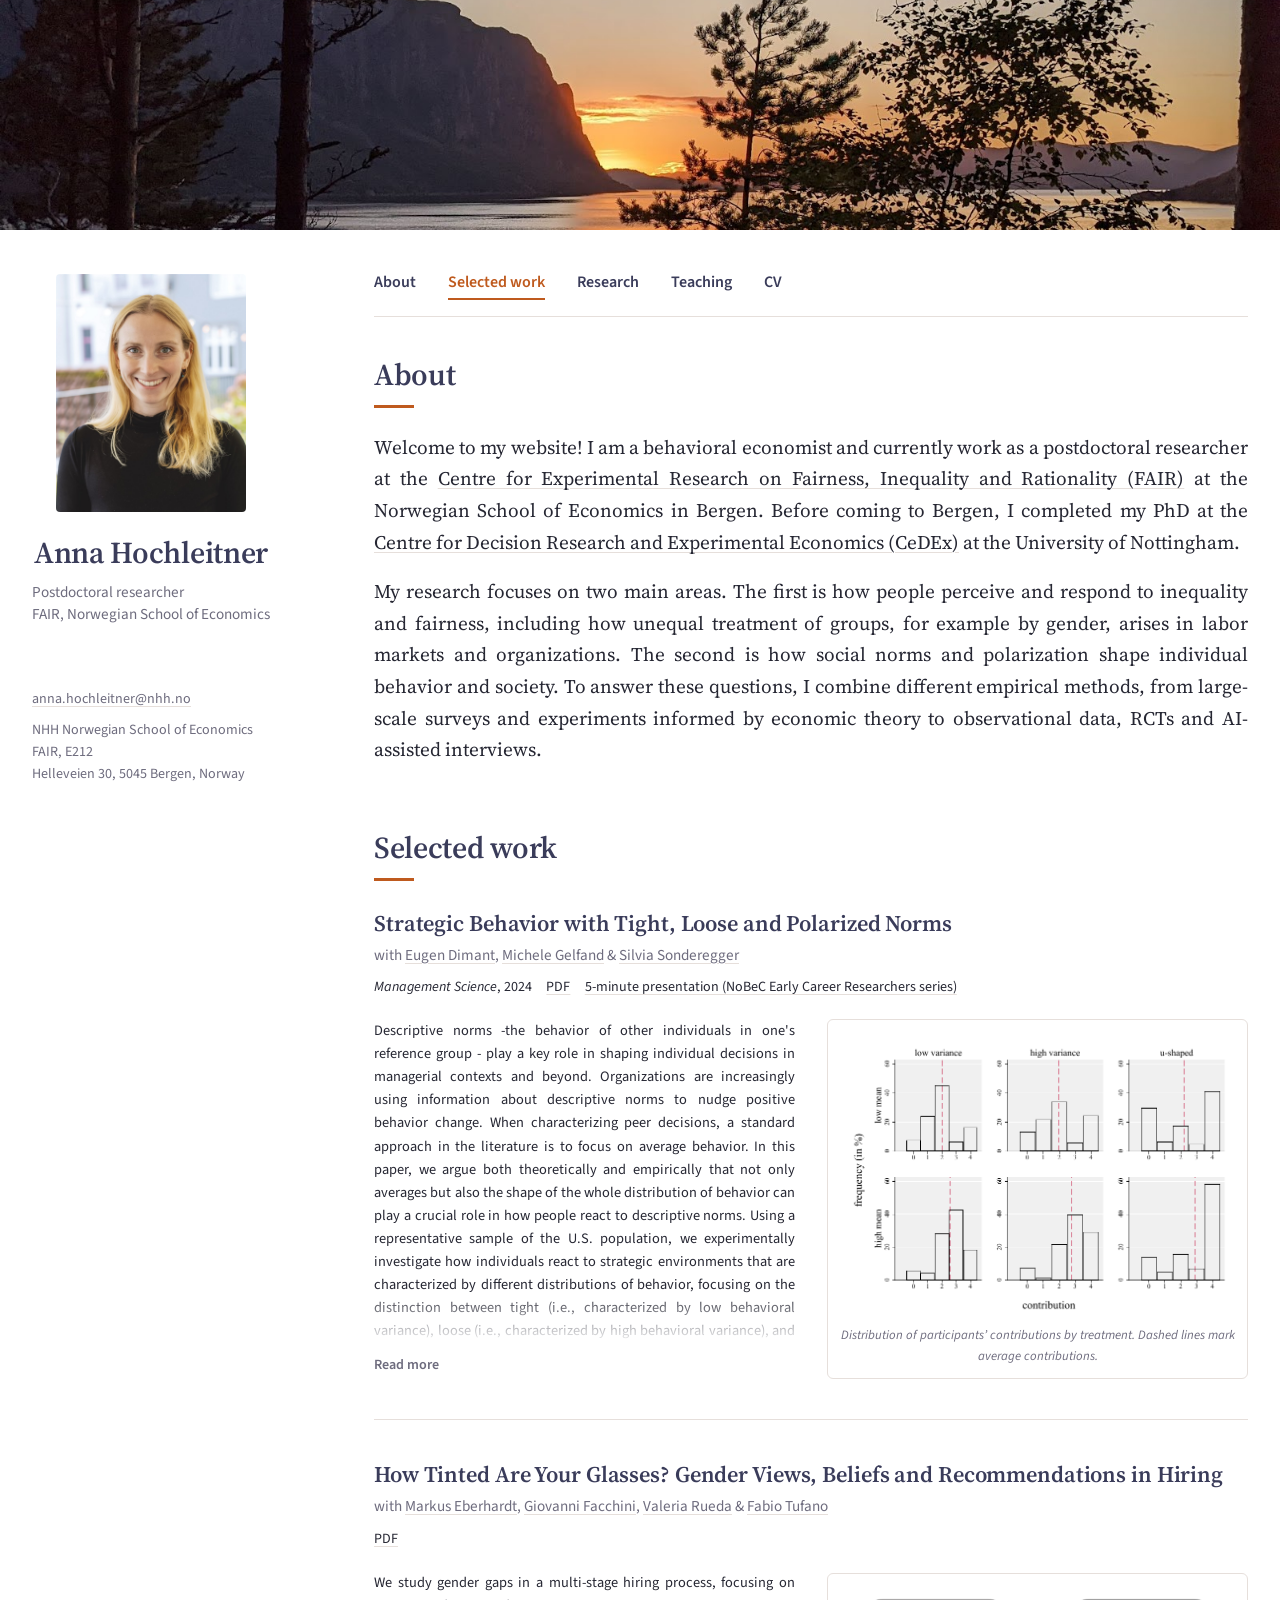
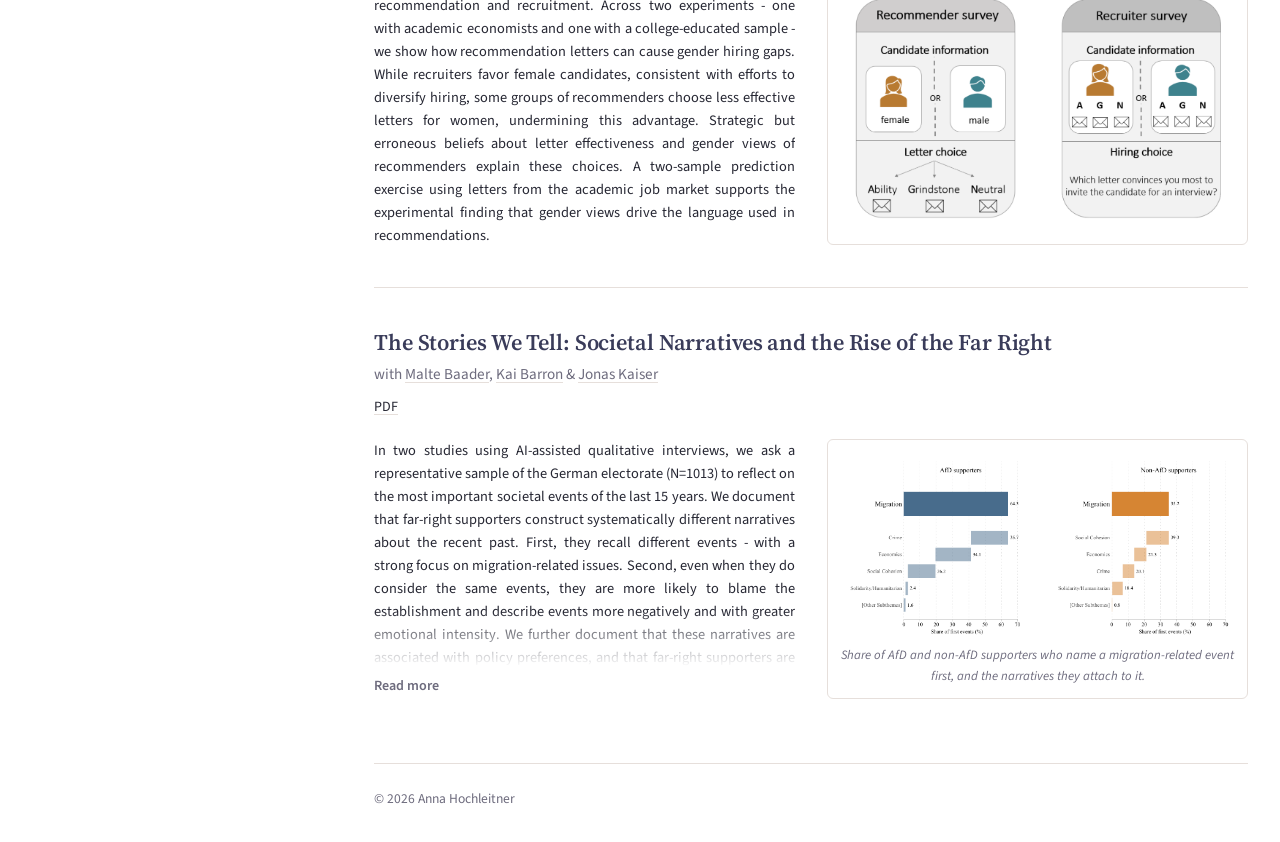
==== commit 93000238: "Quieter link styling: plain links, no bold on journals, PDFs and email Co-Authored-By: Claude Fable " ====
--- a/index.html
+++ b/index.html
@@ -42,7 +42,7 @@
           Welcome to my website! I am a behavioral economist and currently work as a postdoctoral researcher at the
           <a href="https://www.nhh.no/en/research-centres/fair/" target="_blank" rel="noopener">Centre for Experimental Research on Fairness, Inequality and Rationality (FAIR)</a>
           at the Norwegian School of Economics in Bergen. Before coming to Bergen, I completed my PhD at the
-          <a class="quiet" href="https://www.nottingham.ac.uk/cedex/" target="_blank" rel="noopener">Centre for Decision Research and Experimental Economics (CeDEx)</a>
+          <a href="https://www.nottingham.ac.uk/cedex/" target="_blank" rel="noopener">Centre for Decision Research and Experimental Economics (CeDEx)</a>
           at the University of Nottingham.
         </p>
         <p>
--- a/style.css
+++ b/style.css
@@ -1,5 +1,5 @@
 :root {
-  --bg: #faf6f1;
+  --bg: #ffffff;
   --surface: #ffffff;
   --text: #262733;
   --muted: #6e6c7e;
@@ -32,10 +32,9 @@
   background: var(--bg);
   color: var(--text);
 }
-a { color: var(--accent); text-decoration: none; }
-a:hover { text-decoration: underline; text-underline-offset: 3px; }
-a.quiet { color: inherit; text-decoration: underline; text-decoration-color: var(--border); text-decoration-thickness: 1px; text-underline-offset: 3px; }
-a.quiet:hover { text-decoration-color: var(--accent); }
+/* Links: quiet by default (text colour, thin underline), accent only on hover */
+a { color: inherit; text-decoration: underline; text-decoration-color: var(--border); text-decoration-thickness: 1px; text-underline-offset: 3px; }
+a:hover { text-decoration-color: var(--accent); }
 
 /* Two-column layout: sidebar + content */
 .layout {
@@ -61,12 +60,11 @@
 .role { color: var(--muted); font-size: 0.95rem; line-height: 1.45; margin-top: 0.6rem; }
 .sidebar nav { display: flex; flex-direction: column; gap: 0.15rem; margin-top: 2.25rem; }
 .sidebar nav a {
-  color: var(--text); font-size: 1rem; padding: 0.3rem 0 0.3rem 0.9rem;
+  text-decoration: none; color: var(--text); font-size: 1rem; padding: 0.3rem 0 0.3rem 0.9rem;
   border-left: 2px solid var(--border); transition: border-color 0.15s, color 0.15s;
 }
 .sidebar nav a:hover, .sidebar nav a.active { color: var(--accent); border-left-color: var(--accent); text-decoration: none; }
 .contact { margin-top: auto; padding-top: 2rem; font-size: 0.88rem; color: var(--muted); line-height: 1.55; }
-.contact a { font-weight: 600; }
 .contact p + p { margin-top: 0.6rem; }
 
 /* Content */
@@ -97,12 +95,8 @@
 .paper h4 { font-family: var(--serif); font-size: 1.2rem; font-weight: 600; line-height: 1.35; }
 .paper .authors { color: var(--muted); font-size: 0.95rem; margin-top: 0.2rem; }
 .paper .meta { display: flex; flex-wrap: wrap; align-items: center; gap: 0.4rem 0.9rem; margin-top: 0.6rem; font-size: 0.88rem; }
-.tag {
-  background: var(--accent-soft); color: var(--accent);
-  padding: 0.12rem 0.6rem; border-radius: 4px; font-weight: 600;
-}
-.tag.plain { background: transparent; color: var(--muted); padding-left: 0; font-weight: 400; font-style: italic; }
-.paper .meta a { font-weight: 600; }
+.tag { color: var(--text); }
+.tag.plain { color: var(--muted); font-weight: 400; font-style: italic; }
 
 /* Abstract toggle */
 .paper details { margin-top: 0.6rem; }
@@ -135,7 +129,7 @@
 .courses li:last-child { border-bottom: none; }
 .courses .name { font-family: var(--serif); font-size: 1.08rem; font-weight: 600; }
 .courses .detail { grid-column: 1; color: var(--muted); font-size: 0.9rem; }
-.courses .score { grid-column: 2; grid-row: 1; font-size: 0.88rem; font-weight: 600; color: var(--accent); white-space: nowrap; }
+.courses .score { grid-column: 2; grid-row: 1; font-size: 0.88rem; font-weight: 600; color: var(--text); white-space: nowrap; }
 .courses .score.none { color: var(--muted); font-weight: 400; font-style: italic; }
 
 footer { border-top: 1px solid var(--border); padding: 1.5rem 0 0; color: var(--muted); font-size: 0.85rem; }
@@ -187,7 +181,7 @@
   border-bottom: 1px solid var(--border);
 }
 .tabs a {
-  color: var(--heading); font-weight: 600; font-size: 1rem;
+  text-decoration: none; color: var(--heading); font-weight: 600; font-size: 1rem;
   padding-bottom: 0.15rem; border-bottom: 2px solid transparent;
   transition: color 0.15s, border-color 0.15s;
 }
@@ -211,7 +205,6 @@
 }
 .feature .authors { color: var(--muted); font-size: 0.95rem; margin-top: 0.3rem; }
 .feature .meta { display: flex; flex-wrap: wrap; align-items: center; gap: 0.4rem 0.9rem; margin-top: 0.6rem; font-size: 0.88rem; }
-.feature .meta a { font-weight: 600; }
 .feature figure {
   margin: 1.5rem 0 1.25rem; padding: 1rem;
   background: #fff; border: 1px solid var(--border); border-radius: 6px;
@@ -245,19 +238,12 @@
 }
 .more {
   margin-top: 0.5rem; padding: 0; border: 0; background: none; cursor: pointer;
-  font: inherit; font-size: 0.88rem; font-weight: 600; color: var(--accent);
-}
-.more:hover { text-decoration: underline; text-underline-offset: 3px; }
-
-/* Coauthor links: quiet, underlined, accent on hover */
-.authors a.co {
-  color: inherit; text-decoration: underline; text-decoration-color: var(--border);
-  text-decoration-thickness: 1px; text-underline-offset: 3px;
-}
-.authors a.co:hover { color: var(--accent); text-decoration-color: currentColor; }
+  font: inherit; font-size: 0.88rem; font-weight: 600; color: var(--muted);
+}
+.more:hover { color: var(--accent); }
 
 /* Embedded CV */
-.cv-actions { display: flex; flex-wrap: wrap; gap: 0.4rem 1.5rem; font-size: 0.95rem; font-weight: 600; margin-bottom: 1rem; }
+.cv-actions { display: flex; flex-wrap: wrap; gap: 0.4rem 1.5rem; font-size: 0.95rem; margin-bottom: 1rem; }
 .cv-viewer {
   display: block; width: 100%; height: min(85vh, 1100px); min-height: 520px;
   border: 1px solid var(--border); border-radius: 6px; background: var(--surface);
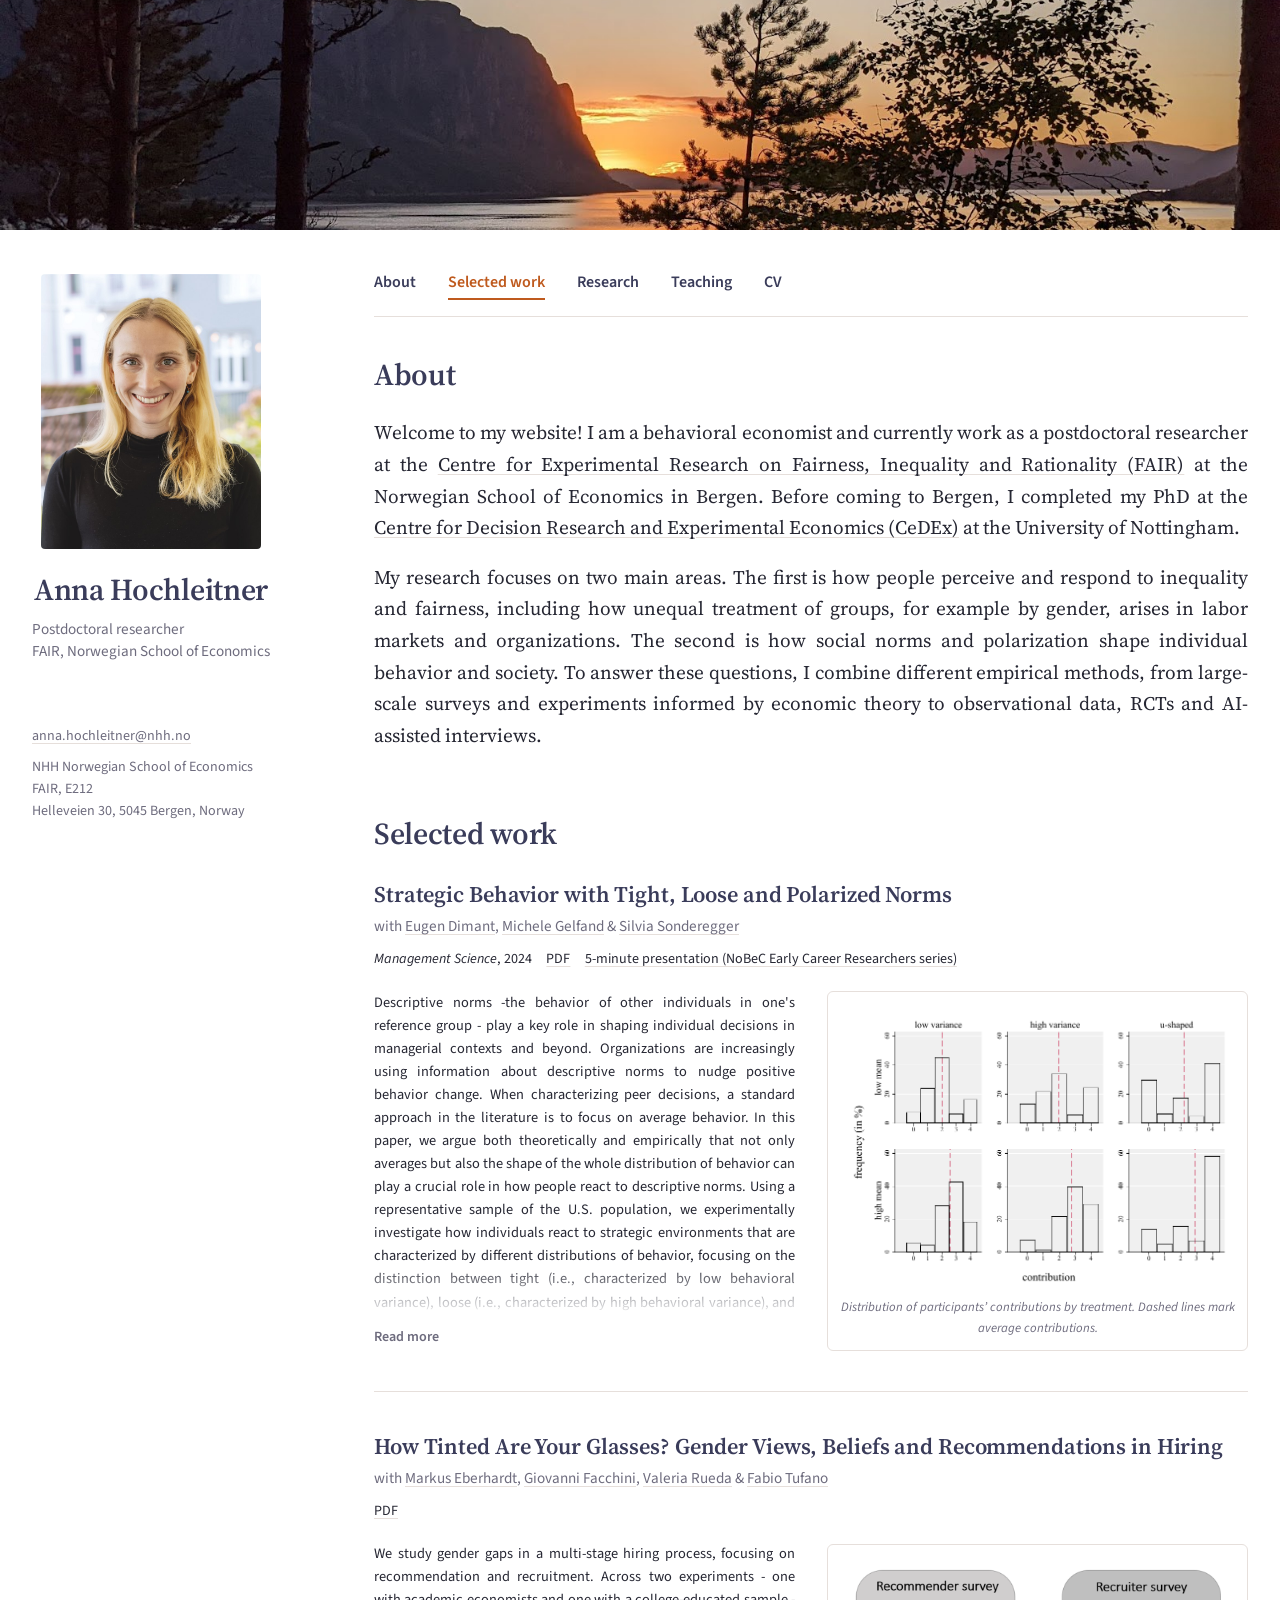
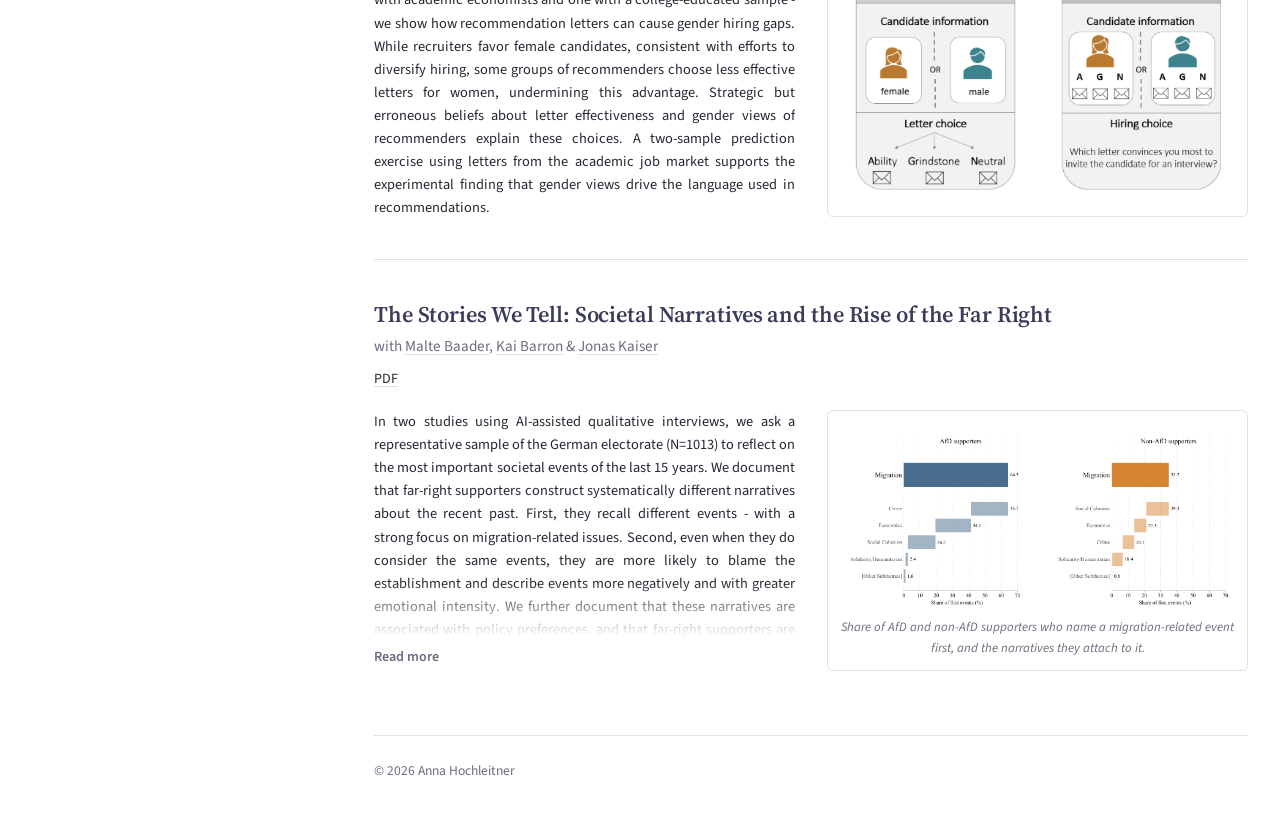
==== commit 8d5046dd: "Remove heading rule and enlarge portrait photo Co-Authored-By: Claude Fable 5.1 <noreply@anthropic.c" ====
--- a/index.html
+++ b/index.html
@@ -16,7 +16,7 @@
   <div class="layout">
     <aside class="sidebar">
       <div class="identity">
-      <img class="photo" src="photo.jpg" alt="Portrait of Anna Hochleitner" width="190" height="238">
+      <img class="photo" src="photo.jpg" alt="Portrait of Anna Hochleitner" width="220" height="275">
       <h1>Anna Hochleitner</h1>
       <p class="role">Postdoctoral researcher<br>FAIR, Norwegian School of Economics</p>
       </div>
--- a/style.css
+++ b/style.css
@@ -74,7 +74,6 @@
   font-family: var(--serif); font-size: 1.9rem; font-weight: 600; letter-spacing: -0.01em; line-height: 1.2;
   margin-bottom: 1.5rem;
 }
-h2::after { content: ""; display: block; width: 2.5rem; height: 3px; background: var(--accent); margin-top: 0.7rem; }
 
 .about p { font-family: var(--serif); font-size: 1.2rem; line-height: 1.65; }
 .about p + p { margin-top: 1.1rem; }
@@ -152,7 +151,7 @@
 /* Photo: plain rectangle, centred above the name */
 .identity { display: flex; flex-direction: column; align-items: center; text-align: center; width: fit-content; }
 .photo {
-  width: 190px; height: 238px; border-radius: 4px;
+  width: 220px; height: 275px; border-radius: 4px;
   border: 0; box-shadow: none; object-position: center 15%;
 }
 
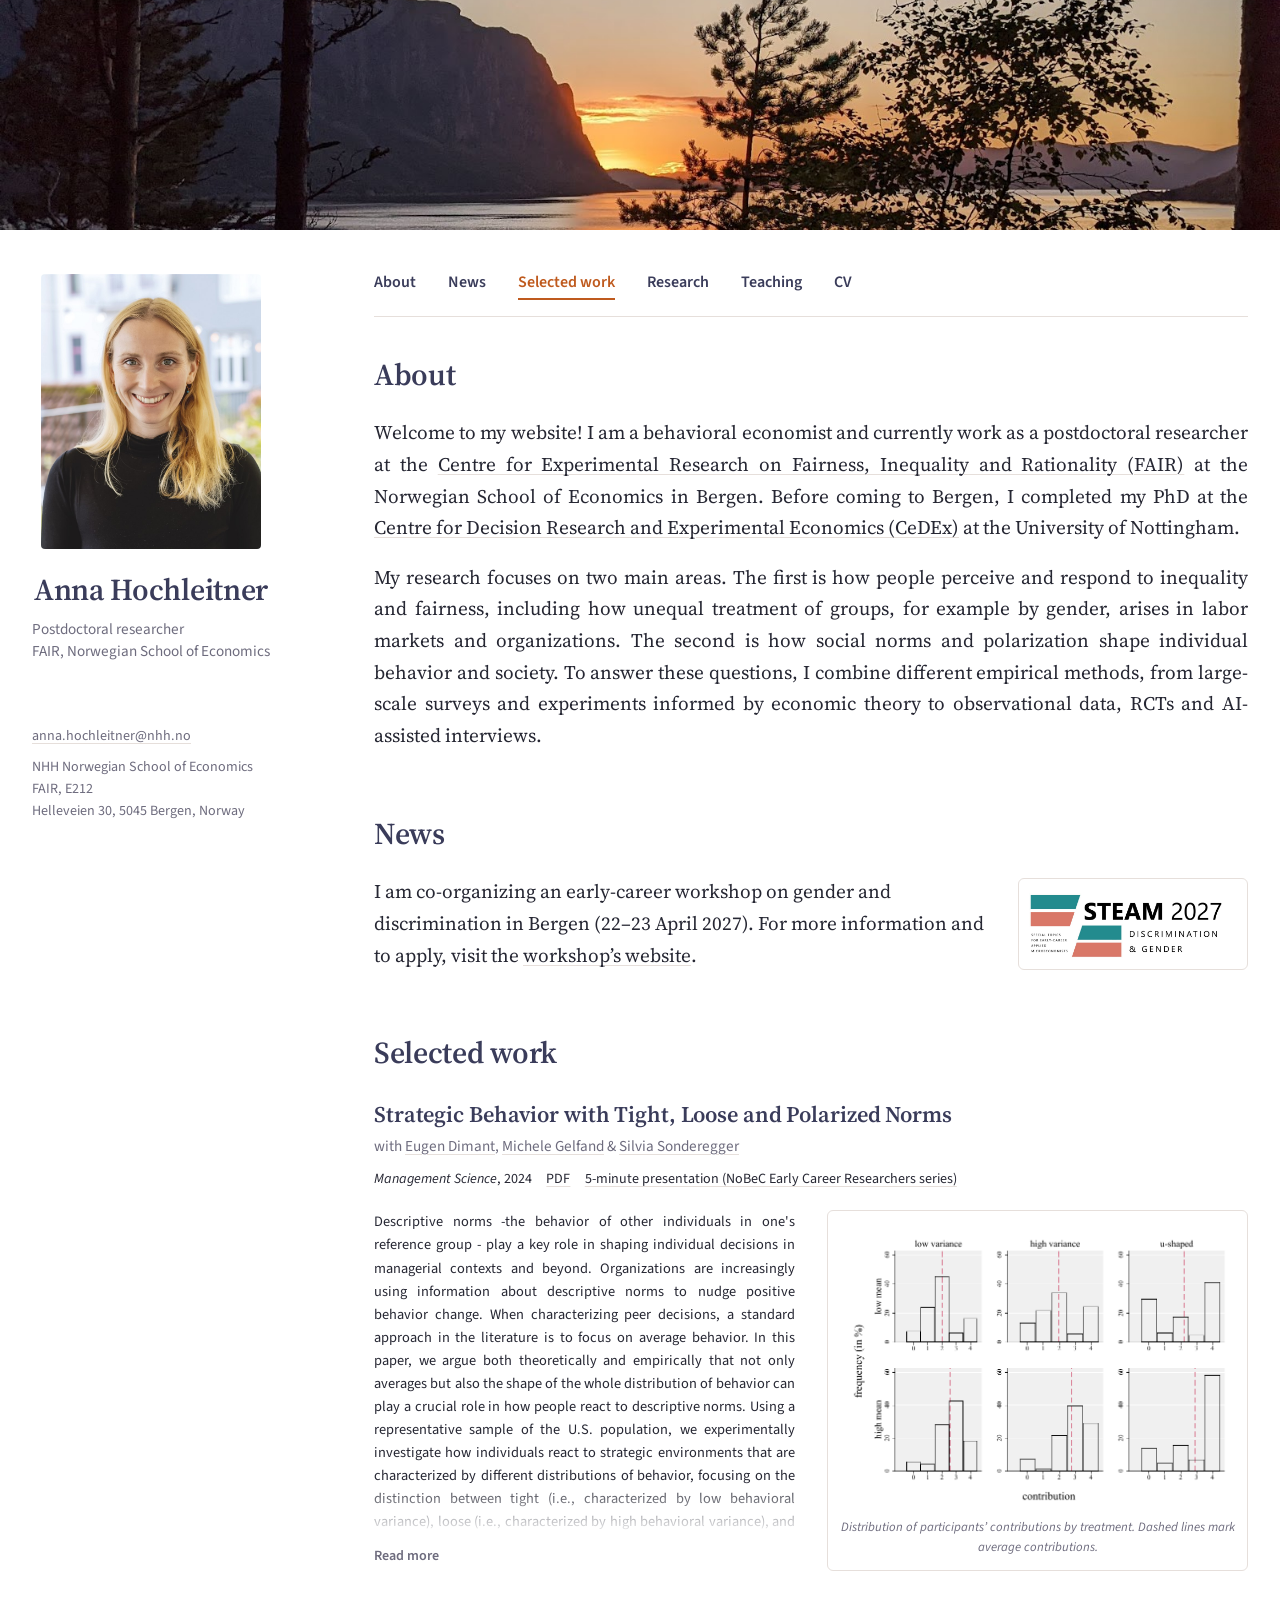
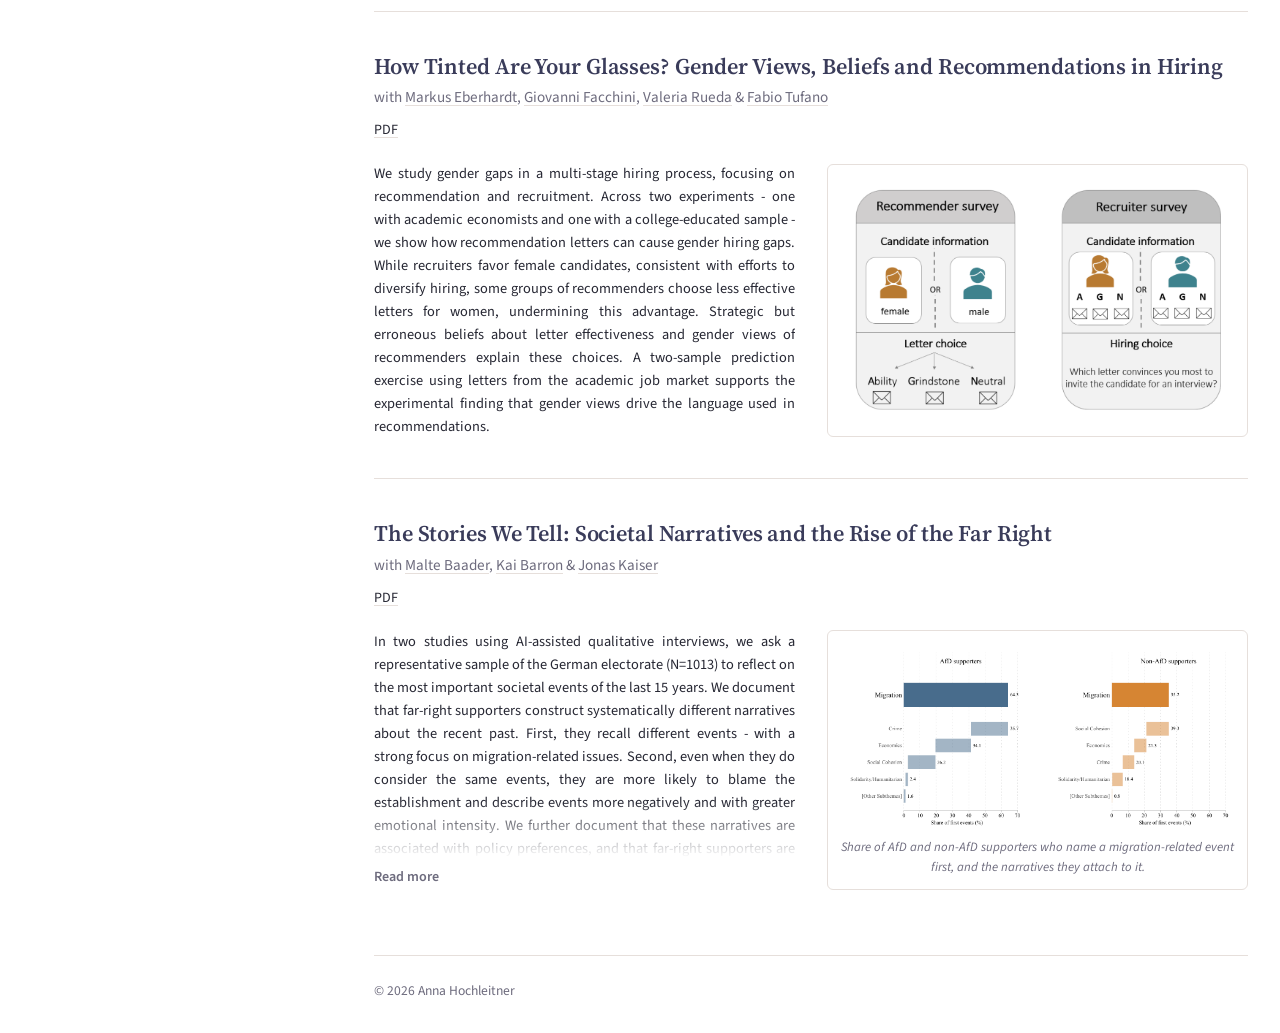
==== commit 7dbc5122: "Add News section with STEAM 2027 workshop announcement Co-Authored-By: Claude Fable 5.1 <noreply@ant" ====
--- a/index.html
+++ b/index.html
@@ -30,6 +30,7 @@
     <main>
       <nav class="tabs" aria-label="Sections">
         <a href="#about">About</a>
+        <a href="#news">News</a>
         <a href="#selected">Selected work</a>
         <a href="research.html">Research</a>
         <a href="teaching.html">Teaching</a>
@@ -52,6 +53,20 @@
           answer these questions, I combine different empirical methods, from large-scale surveys and
           experiments informed by economic theory to observational data, RCTs and AI-assisted interviews.
         </p>
+      </section>
+
+      <section id="news" class="news">
+        <h2>News</h2>
+        <div class="news-item">
+          <p>
+            I am co-organizing an early-career workshop on gender and discrimination in Bergen (22&ndash;23 April 2027).
+            For more information and to apply, visit the
+            <a href="https://sites.google.com/view/steamworkshop2027/home" target="_blank" rel="noopener">workshop&rsquo;s website</a>.
+          </p>
+          <a class="news-banner" href="https://sites.google.com/view/steamworkshop2027/home" target="_blank" rel="noopener">
+            <img src="figures/steam-2027.jpg" alt="STEAM 2027: Special Topics for Early-career Applied Microeconomists. Discrimination and gender." width="1600" height="540">
+          </a>
+        </div>
       </section>
 
       <section id="selected">
--- a/style.css
+++ b/style.css
@@ -41,6 +41,11 @@
   max-width: 1120px; margin: 0 auto; padding: 0 2rem;
   display: grid; grid-template-columns: 270px minmax(0, 1fr); gap: 4.5rem;
 }
+/* Subpages: no sidebar, one column at a comfortable reading width */
+.layout.single { grid-template-columns: minmax(0, 1fr); max-width: 820px; }
+.site-name { font-family: var(--serif); font-size: 1.15rem; font-weight: 600; color: var(--heading); margin-bottom: 0.75rem; }
+.site-name a { text-decoration: none; }
+.site-name a:hover { color: var(--accent); }
 
 /* Sidebar */
 .sidebar {
@@ -58,6 +63,7 @@
   letter-spacing: -0.01em; margin-top: 1.5rem;
 }
 .role { color: var(--muted); font-size: 0.95rem; line-height: 1.45; margin-top: 0.6rem; }
+.identity h1:first-child { margin-top: 0; }
 .sidebar nav { display: flex; flex-direction: column; gap: 0.15rem; margin-top: 2.25rem; }
 .sidebar nav a {
   text-decoration: none; color: var(--text); font-size: 1rem; padding: 0.3rem 0 0.3rem 0.9rem;
@@ -194,6 +200,22 @@
   main { padding-top: 0; }
 }
 
+/* News: short text with a small workshop banner to the right */
+.news p { font-family: var(--serif); font-size: 1.2rem; line-height: 1.65; }
+.news-item {
+  display: grid; grid-template-columns: minmax(0, 1fr) 230px; gap: 2rem;
+  align-items: center;
+}
+.news-banner {
+  display: block; padding: 0.6rem; text-decoration: none;
+  background: #fff; border: 1px solid var(--border); border-radius: 6px;
+}
+.news-banner img { display: block; width: 100%; height: auto; }
+@media (max-width: 700px) {
+  .news-item { grid-template-columns: 1fr; gap: 1.25rem; }
+  .news-banner { width: 230px; }
+}
+
 /* Selected work: one figure + abstract per paper */
 .feature { padding: 0.25rem 0 2.5rem; }
 .feature + .feature { border-top: 1px solid var(--border); padding-top: 2.5rem; }
